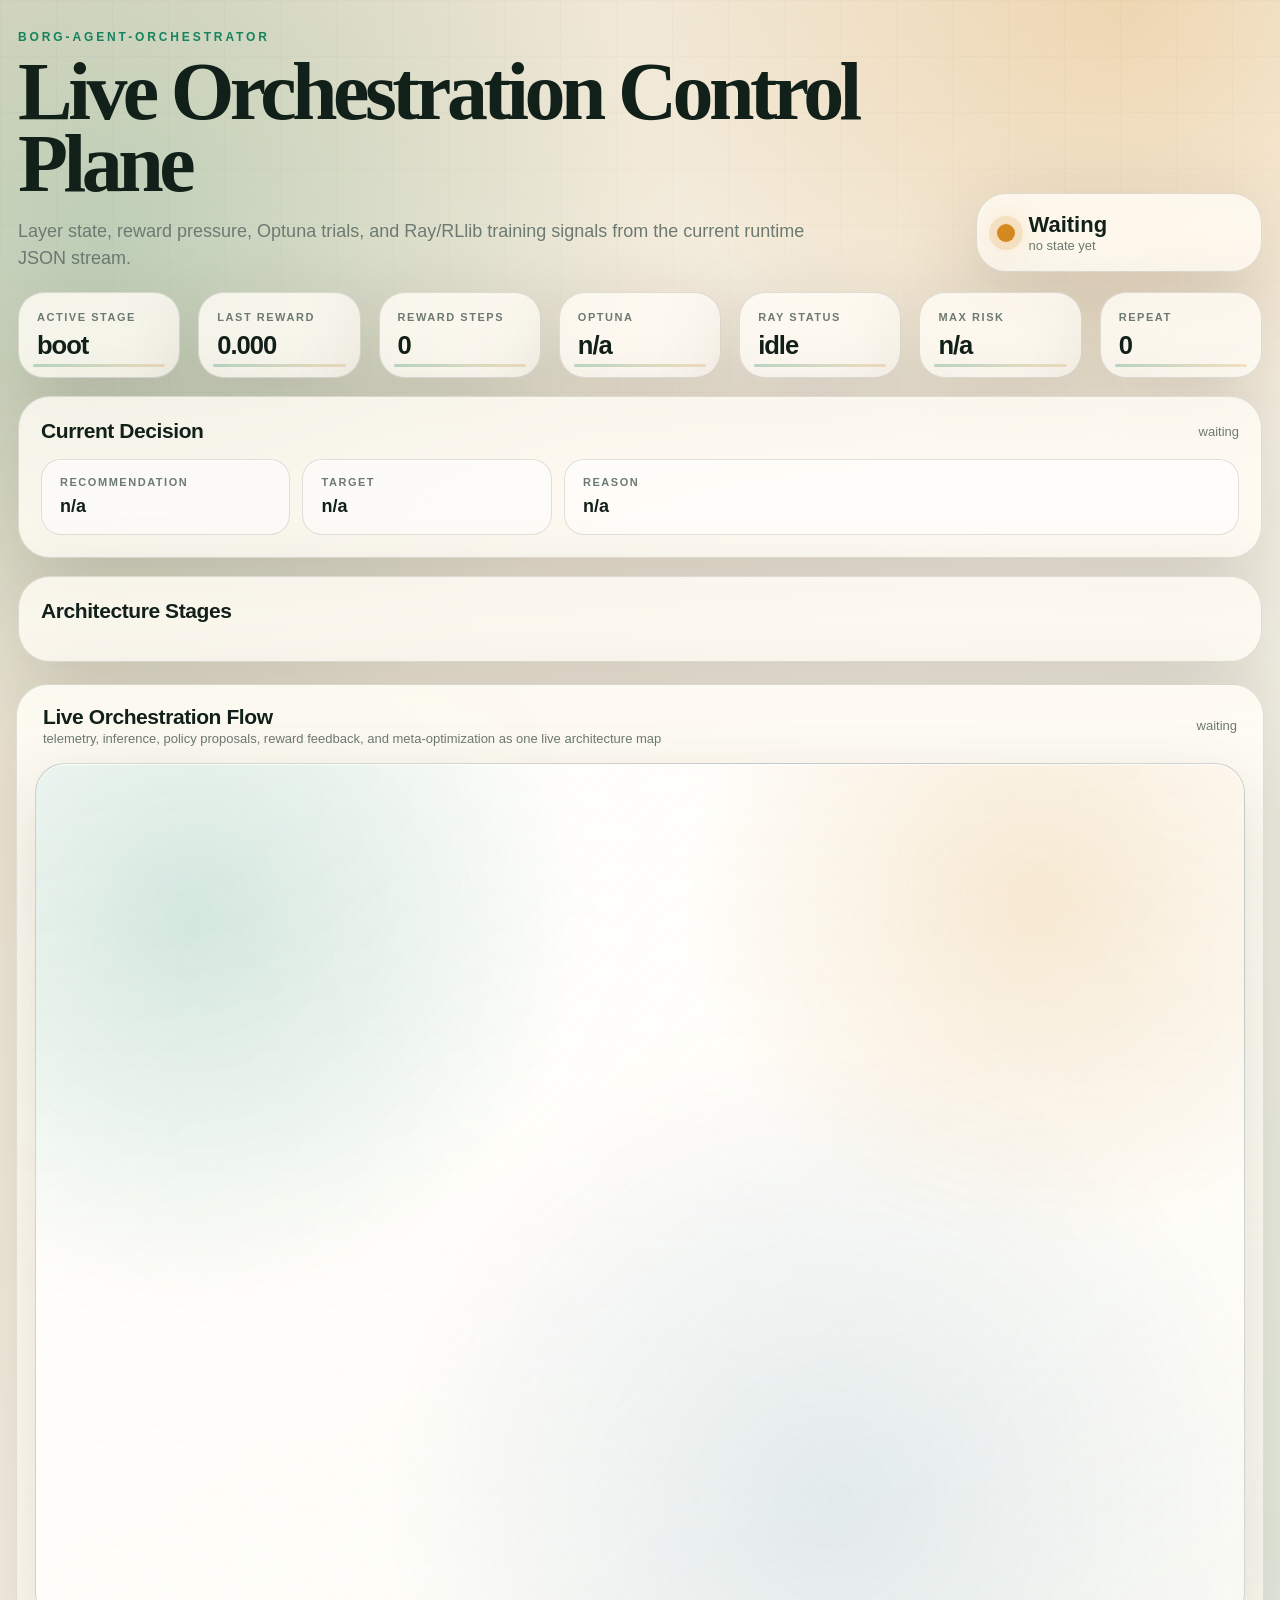
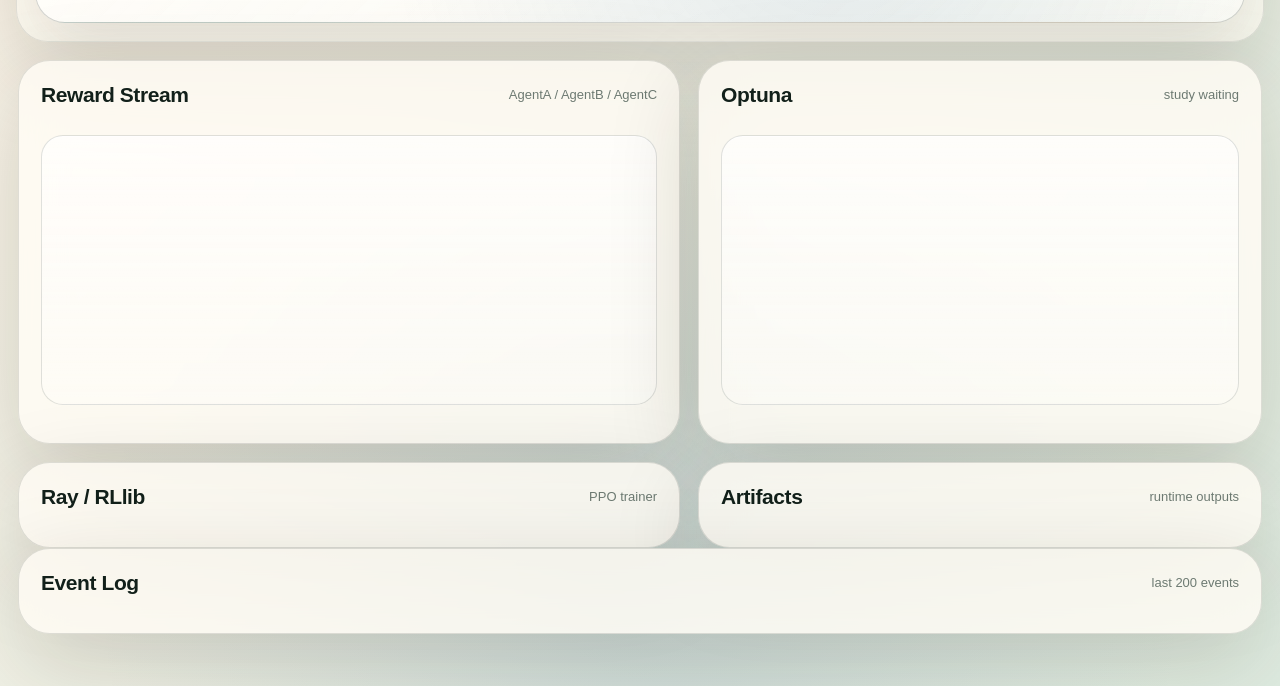
==== orchestrator_stack/dashboard/index.html @ 62a009ea "Show performed actions in dashboard flow" ====
<!doctype html>
<html lang="en">
<head>
  <meta charset="utf-8" />
  <meta name="viewport" content="width=device-width, initial-scale=1" />
  <title>Borg Orchestrator Live</title>
  <link rel="stylesheet" href="styles.css?v=202605052045" />
</head>
<body>
  <main class="shell">
    <section class="hero">
      <div>
        <p class="eyebrow">Borg-Agent-Orchestrator</p>
        <h1>Live Orchestration Control Plane</h1>
        <p class="subtitle">Layer state, reward pressure, Optuna trials, and Ray/RLlib training signals from the current runtime JSON stream.</p>
      </div>
      <div class="status-card">
        <span id="statusDot" class="dot"></span>
        <div>
          <div id="statusText" class="status-text">waiting</div>
          <div id="updatedAt" class="muted">no state yet</div>
        </div>
      </div>
    </section>

    <section class="grid metrics">
      <article><span>Active Stage</span><strong id="activeStage">boot</strong></article>
      <article><span>Last Reward</span><strong id="lastReward">0.000</strong></article>
      <article><span>Reward Steps</span><strong id="rewardSteps">0</strong></article>
      <article><span>Optuna</span><strong id="optunaBest">n/a</strong></article>
      <article><span>Ray Status</span><strong id="rayStatus">idle</strong></article>
      <article><span>Max Risk</span><strong id="maxRisk">n/a</strong></article>
      <article><span>Repeat</span><strong id="repeatCount">0</strong></article>
    </section>

    <section class="panel decision-panel">
      <div class="panel-head">
        <h2>Current Decision</h2>
        <span id="decisionTime" class="muted">waiting</span>
      </div>
      <div class="decision-grid">
        <div><span>Recommendation</span><strong id="decisionAction">n/a</strong></div>
        <div><span>Target</span><strong id="decisionTarget">n/a</strong></div>
        <div><span>Reason</span><strong id="decisionReason">n/a</strong></div>
      </div>
    </section>

    <section class="panel stage-panel">
      <div class="panel-head">
        <h2>Architecture Stages</h2>
        <span id="archPath" class="muted"></span>
      </div>
      <div id="stages" class="stages"></div>
    </section>

    <section class="panel flow-panel">
      <div class="panel-head">
        <div>
          <h2>Live Orchestration Flow</h2>
          <span class="muted">telemetry, inference, policy proposals, reward feedback, and meta-optimization as one live architecture map</span>
        </div>
        <span id="flowClock" class="muted">waiting</span>
      </div>
      <div class="flow-shell">
        <div id="flowDiagram" class="flow-diagram"></div>
        <div id="flowEvents" class="diagram-event-rail"></div>
      </div>
    </section>

    <section class="grid two">
      <article class="panel">
        <div class="panel-head"><h2>Reward Stream</h2><span class="muted">AgentA / AgentB / AgentC</span></div>
        <div id="rewardStats" class="params"></div>
        <canvas id="rewardCanvas" width="900" height="320"></canvas>
        <div id="rewardLegend" class="legend"></div>
      </article>
      <article class="panel">
        <div class="panel-head"><h2>Optuna</h2><span id="optunaStudy" class="muted">study waiting</span></div>
        <div id="optunaParams" class="params"></div>
        <canvas id="optunaCanvas" width="900" height="320"></canvas>
      </article>
    </section>

    <section class="grid two">
      <article class="panel ray">
        <div class="panel-head"><h2>Ray / RLlib</h2><span class="muted">PPO trainer</span></div>
        <div id="rayBody" class="ray-body"></div>
      </article>
      <article class="panel">
        <div class="panel-head"><h2>Artifacts</h2><span class="muted">runtime outputs</span></div>
        <div id="artifacts" class="artifacts"></div>
      </article>
    </section>

    <section class="panel">
      <div class="panel-head"><h2>Event Log</h2><span class="muted">last 200 events</span></div>
      <div id="events" class="events"></div>
    </section>
  </main>
  <script>window.DASHBOARD_VERSION = "202605052045";</script>
  <script src="app.js?v=202605052045"></script>
</body>
</html>
---- orchestrator_stack/dashboard/styles.css ----
:root {
  --ink: #12201a;
  --ink-2: #26352e;
  --muted: #6d7a72;
  --paper: #f4ecdc;
  --surface: rgba(255, 252, 244, 0.82);
  --surface-strong: rgba(255, 252, 244, 0.94);
  --line: rgba(18, 32, 26, 0.13);
  --line-strong: rgba(18, 32, 26, 0.24);
  --green: #16835f;
  --amber: #d48a20;
  --red: #b44634;
  --blue: #2f6f9f;
  --violet: #745f9f;
  --shadow: 0 28px 90px rgba(38, 30, 12, 0.18);
  --soft-shadow: 0 16px 44px rgba(38, 30, 12, 0.12);
}
* { box-sizing: border-box; }
html { scroll-behavior: smooth; }
body {
  margin: 0;
  color: var(--ink);
  background:
    radial-gradient(circle at 8% 10%, rgba(22, 131, 95, 0.22), transparent 34rem),
    radial-gradient(circle at 88% 0%, rgba(212, 138, 32, 0.24), transparent 30rem),
    radial-gradient(circle at 50% 96%, rgba(47, 111, 159, 0.14), transparent 34rem),
    linear-gradient(135deg, #eadfc9 0%, #faf4e8 44%, #dfece1 100%);
  font-family: Avenir Next, Gill Sans, Trebuchet MS, sans-serif;
  min-height: 100vh;
}
body:before {
  content: "";
  position: fixed;
  inset: 0;
  pointer-events: none;
  opacity: .18;
  background-image:
    linear-gradient(rgba(18,32,26,.10) 1px, transparent 1px),
    linear-gradient(90deg, rgba(18,32,26,.10) 1px, transparent 1px);
  background-size: 56px 56px;
  mask-image: linear-gradient(to bottom, black, transparent 78%);
}
.shell { width: min(1560px, calc(100vw - 36px)); margin: 0 auto; padding: 30px 0 52px; position: relative; }
.hero { display: grid; grid-template-columns: minmax(0, 1fr) auto; gap: 24px; align-items: end; margin-bottom: 20px; }
.eyebrow { letter-spacing: .24em; text-transform: uppercase; color: var(--green); font-size: 12px; font-weight: 900; margin: 0 0 12px; }
h1 { font-family: Georgia, Times New Roman, serif; font-size: clamp(46px, 6.4vw, 98px); line-height: .88; letter-spacing: -.055em; max-width: 980px; margin: 0; }
.subtitle { max-width: 820px; color: var(--muted); font-size: 18px; line-height: 1.5; margin: 18px 0 0; }
.status-card, .panel, .metrics article {
  border: 1px solid var(--line);
  background: var(--surface);
  backdrop-filter: blur(22px) saturate(1.15);
  box-shadow: var(--shadow);
}
.status-card { min-width: 286px; border-radius: 30px; padding: 18px 20px; display: flex; align-items: center; gap: 14px; }
.dot { width: 18px; height: 18px; border-radius: 50%; background: var(--amber); box-shadow: 0 0 0 8px rgba(212, 138, 32, .16), 0 0 30px rgba(212, 138, 32, .5); }
.dot.complete { background: var(--green); box-shadow: 0 0 0 8px rgba(22, 131, 95, .16), 0 0 30px rgba(22, 131, 95, .5); }
.dot.failed { background: var(--red); box-shadow: 0 0 0 8px rgba(180, 70, 52, .16), 0 0 30px rgba(180, 70, 52, .5); }
.status-text { font-size: 22px; font-weight: 900; text-transform: capitalize; }
.muted { color: var(--muted); font-size: 13px; }
.grid { display: grid; gap: 18px; }
.metrics { grid-template-columns: repeat(7, minmax(0, 1fr)); margin-bottom: 18px; }
.metrics article { border-radius: 26px; padding: 18px; position: relative; overflow: hidden; }
.metrics article:after { content: ""; position: absolute; inset: auto 14px 10px 14px; height: 3px; border-radius: 999px; background: linear-gradient(90deg, var(--green), rgba(212,138,32,.75)); opacity: .28; }
.metrics span, .decision-grid span { display: block; color: var(--muted); font-size: 11px; text-transform: uppercase; letter-spacing: .14em; font-weight: 850; }
.metrics strong { display: block; margin-top: 9px; font-size: clamp(22px, 2vw, 32px); line-height: 1.06; letter-spacing: -.04em; overflow-wrap: anywhere; }
.decision-panel { margin-bottom: 18px; }
.decision-grid { display: grid; grid-template-columns: .85fr .85fr 2.3fr; gap: 12px; }
.decision-grid div { padding: 16px 18px; border-radius: 20px; background: rgba(255,255,255,.54); border: 1px solid var(--line); box-shadow: inset 0 1px 0 rgba(255,255,255,.75); }
.decision-grid span { margin-bottom: 7px; }
.decision-grid strong { font-size: 18px; line-height: 1.25; overflow-wrap: anywhere; }
.two { grid-template-columns: minmax(0, 1.08fr) minmax(0, .92fr); margin-top: 18px; }
.panel { border-radius: 32px; padding: 22px; overflow: hidden; }
.panel-head { display: flex; justify-content: space-between; align-items: center; gap: 16px; margin-bottom: 16px; }
h2 { margin: 0; font-size: 21px; letter-spacing: -.02em; }
.stages { display: grid; grid-template-columns: repeat(6, minmax(0, 1fr)); gap: 12px; }
.stage { min-height: 118px; padding: 16px; border-radius: 22px; background: rgba(255,255,255,.56); border: 1px solid var(--line); position: relative; overflow: hidden; box-shadow: var(--soft-shadow); }
.stage:before { content: ""; position: absolute; inset: auto 0 0 0; height: 5px; background: var(--amber); transform-origin: left; transform: scaleX(var(--progress, .02)); }
.stage.complete:before { background: var(--green); }
.stage.failed:before { background: var(--red); }
.stage h3 { margin: 0 0 8px; font-size: 15px; }
.stage p { margin: 0; color: var(--muted); font-size: 13px; line-height: 1.35; }
.flow-panel {
  margin-top: 22px;
  margin-left: calc((100% - 100vw) / 2 + 16px);
  margin-right: calc((100% - 100vw) / 2 + 16px);
  padding: 18px;
  background:
    linear-gradient(180deg, rgba(255,252,244,.92), rgba(255,252,244,.70)),
    radial-gradient(circle at 18% 20%, rgba(22,131,95,.18), transparent 24rem);
}
.flow-panel .panel-head { padding: 2px 8px 0; }
.flow-shell {
  height: clamp(860px, 92vh, 1120px);
  border-radius: 30px;
  background:
    radial-gradient(circle at 13% 18%, rgba(22,131,95,.18), transparent 24rem),
    radial-gradient(circle at 83% 16%, rgba(212,138,32,.18), transparent 22rem),
    radial-gradient(circle at 66% 86%, rgba(47,111,159,.13), transparent 28rem),
    linear-gradient(135deg, rgba(255,255,255,.76), rgba(255,255,255,.34));
  border: 1px solid rgba(18,32,26,.18);
  overflow: hidden;
  position: relative;
  box-shadow: inset 0 1px 0 rgba(255,255,255,.82), 0 24px 70px rgba(38,30,12,.13);
  display: grid;
  grid-template-rows: minmax(0, 1fr) auto;
}
.flow-diagram { position: relative; width: 100%; height: 100%; min-height: 0; padding: 64px 26px 132px; }
.diagram-grid { position: absolute; inset: 0; z-index: 0; background-image: linear-gradient(rgba(18,32,26,.045) 1px, transparent 1px), linear-gradient(90deg, rgba(18,32,26,.045) 1px, transparent 1px); background-size: 44px 44px; mask-image: radial-gradient(circle at center, black 24%, transparent 88%); }
.diagram-arrows { position: absolute; inset: 0; width: 100%; height: 100%; z-index: 1; overflow: visible; pointer-events: none; opacity: .72; }
.diagram-arrows marker path { fill: rgba(18,32,26,.50); }
.arrow { fill: none; stroke: rgba(18,32,26,.42); stroke-width: 2.5; marker-end: url(#arrowHead); stroke-linecap: round; }
.arrow.telemetry, .arrow.inference, .arrow.observation, .arrow.proposal { stroke-dasharray: 8 9; animation: dashMove 2.8s linear infinite; }
.arrow.telemetry { stroke: rgba(18,32,26,.48); }
.arrow.inference { stroke: rgba(47,111,159,.50); }
.arrow.observation { stroke: rgba(18,32,26,.30); stroke-width: 2.1; }
.arrow.proposal { stroke-width: 3.2; }
.arrow.agent-a { stroke: rgba(180,70,52,.56); }
.arrow.agent-b { stroke: rgba(22,131,95,.58); }
.arrow.agent-c { stroke: rgba(47,111,159,.58); }
.arrow.control { stroke: rgba(180,70,52,.50); stroke-dasharray: 2 10; animation: dashMove 3.2s linear infinite; }
.arrow.reward { stroke: rgba(18,32,26,.58); stroke-width: 3.2; stroke-dasharray: 7 7; animation: dashMove 3s linear infinite; }
.arrow.feedback { stroke: rgba(22,131,95,.58); stroke-dasharray: 4 10; animation: dashMove 3.4s linear infinite reverse; }
.arrow.meta { stroke: rgba(212,138,32,.70); stroke-dasharray: 12 8; animation: dashMove 3s linear infinite; }
.arrow.policy { stroke-dasharray: 14 8; animation: dashMove 3.6s linear infinite reverse; stroke-width: 3; opacity: .86; }
.packet { z-index: 2; fill: var(--green); filter: drop-shadow(0 0 10px rgba(22,131,95,.8)); opacity: .84; }
.packet-2 { fill: var(--red); }
.packet-3 { fill: var(--green); }
.packet-4, .packet-5, .packet-6 { fill: var(--amber); }
.diagram-lanes {
  position: relative;
  z-index: 3;
  height: 100%;
  display: grid;
  grid-template-columns: minmax(138px, .98fr) minmax(130px, .86fr) minmax(150px, 1.02fr) minmax(150px, 1.04fr) minmax(130px, .82fr) minmax(150px, 1.02fr);
  gap: clamp(10px, 1vw, 18px);
  align-items: stretch;
}
.diagram-lane {
  min-width: 0;
  display: flex;
  flex-direction: column;
  justify-content: center;
  gap: clamp(8px, .9vh, 12px);
  padding: 10px;
  border-radius: 24px;
  background: linear-gradient(180deg, rgba(255,252,244,.28), rgba(255,252,244,.08));
  border: 1px solid rgba(18,32,26,.075);
  box-shadow: inset 0 1px 0 rgba(255,255,255,.36);
}
.diagram-lane header {
  min-height: 36px;
  padding: 0 4px;
  color: var(--muted);
  text-transform: uppercase;
  letter-spacing: .13em;
  font-weight: 900;
}
.diagram-lane header strong { display: block; font-size: 11px; }
.diagram-lane header span { display: block; margin-top: 3px; font-size: 9px; letter-spacing: .10em; opacity: .82; }
.lane-source { justify-content: space-around; }
.lane-twin, .lane-referee { justify-content: center; }
.lane-brain, .lane-feedback { justify-content: space-evenly; }
.lane-marl { justify-content: space-between; }
.diagram-node {
  position: relative;
  z-index: 3;
  width: 100%;
  min-height: 0;
  padding: 11px 12px;
  border-radius: 20px;
  background: linear-gradient(180deg, rgba(255,255,255,.88), rgba(255,255,255,.64));
  border: 1px solid rgba(18,32,26,.18);
  box-shadow: 0 20px 54px rgba(38,30,12,.15), inset 0 1px 0 rgba(255,255,255,.86);
  transform: none;
  backdrop-filter: blur(18px) saturate(1.2);
  overflow: hidden;
}
.diagram-node:after {
  content: "";
  position: absolute;
  inset: -1px;
  border-radius: inherit;
  pointer-events: none;
  box-shadow: inset 0 0 0 999px rgba(255,255,255,.04);
}
.diagram-node:before { content: ""; position: absolute; inset: 10px auto 10px 0; width: 5px; border-radius: 999px; background: var(--muted); opacity: .8; }
.diagram-node.active { animation: nodePulse 1.45s ease-in-out infinite; border-width: 2px; }
.diagram-node.cluster:before { background: var(--green); }
.diagram-node.exercise:before, .diagram-node.optuna:before, .diagram-node.policy:before { background: var(--amber); }
.diagram-node.simulator:before, .diagram-node.brain:before, .diagram-node.referee:before, .diagram-node.observation:before { background: var(--blue); }
.diagram-node.AgentA:before { background: var(--red); }
.diagram-node.AgentB:before { background: var(--green); }
.diagram-node.AgentC:before { background: var(--blue); }
.diagram-node.scoreboard:before { background: var(--ink); }
.diagram-node.cluster { border-color: rgba(22,131,95,.34); }
.diagram-node.exercise, .diagram-node.optuna, .diagram-node.policy { border-color: rgba(212,138,32,.38); }
.diagram-node.simulator, .diagram-node.brain, .diagram-node.referee, .diagram-node.observation { border-color: rgba(47,111,159,.34); }
.diagram-node.AgentA { border-color: rgba(180,70,52,.50); }
.diagram-node.AgentB { border-color: rgba(22,131,95,.48); }
.diagram-node.AgentC { border-color: rgba(47,111,159,.48); }
.diagram-node.scoreboard { border-color: rgba(18,32,26,.32); }
.node-kicker { color: var(--muted); font-size: 9px; letter-spacing: .13em; text-transform: uppercase; margin-bottom: 7px; font-weight: 900; overflow: hidden; text-overflow: ellipsis; white-space: nowrap; }
.diagram-node strong { display: block; font-size: clamp(14px, .98vw, 18px); line-height: 1.05; margin-bottom: 6px; letter-spacing: -.025em; overflow-wrap: anywhere; }
.diagram-node span { display: block; font-size: clamp(17px, 1.16vw, 23px); font-weight: 950; line-height: 1.03; letter-spacing: -.045em; overflow-wrap: anywhere; }
.diagram-node p { margin: 7px 0 0; color: var(--muted); font-size: 11px; line-height: 1.28; overflow-wrap: anywhere; display: -webkit-box; -webkit-line-clamp: 2; -webkit-box-orient: vertical; overflow: hidden; }
.lane-marl .diagram-node { padding-top: 10px; padding-bottom: 10px; }
.lane-marl .diagram-node span { font-size: clamp(16px, 1vw, 20px); }
.diagram-legend { position: absolute; z-index: 5; left: 22px; right: 22px; top: 18px; display: flex; gap: 10px; flex-wrap: wrap; pointer-events: none; }
.diagram-legend span { display: inline-flex; align-items: center; gap: 7px; padding: 7px 10px; border-radius: 999px; color: var(--muted); font-size: 11px; font-weight: 900; letter-spacing: .12em; text-transform: uppercase; background: rgba(255,252,244,.70); border: 1px solid var(--line); backdrop-filter: blur(10px); }
.diagram-legend b { width: 18px; height: 3px; border-radius: 999px; display: inline-block; background: var(--muted); }
.legend-telemetry { background: rgba(18,32,26,.55) !important; }
.legend-inference { background: var(--blue) !important; }
.legend-policy { background: var(--amber) !important; }
.legend-reward { background: var(--green) !important; }
.diagram-action-trace {
  position: absolute;
  z-index: 7;
  left: 50%;
  bottom: 18px;
  width: min(980px, calc(100% - 64px));
  transform: translateX(-50%);
  display: grid;
  grid-template-columns: minmax(170px, .8fr) minmax(260px, 1fr) minmax(190px, .9fr);
  gap: 10px;
  align-items: stretch;
  padding: 11px;
  border-radius: 24px;
  background:
    linear-gradient(180deg, rgba(255,252,244,.94), rgba(255,252,244,.78)),
    radial-gradient(circle at 12% 20%, rgba(22,131,95,.12), transparent 18rem);
  border: 1px solid rgba(18,32,26,.18);
  box-shadow: 0 22px 58px rgba(38,30,12,.16), inset 0 1px 0 rgba(255,255,255,.82);
  backdrop-filter: blur(18px) saturate(1.16);
}
.diagram-action-trace:before {
  content: "";
  position: absolute;
  inset: 10px auto 10px 0;
  width: 5px;
  border-radius: 999px;
  background: var(--muted);
}
.diagram-action-trace.movement:before, .diagram-action-trace.safety:before { background: var(--red); }
.diagram-action-trace.efficiency:before { background: var(--green); }
.diagram-action-trace.admission:before { background: var(--blue); }
.action-main, .action-route, .action-meta { min-width: 0; border-radius: 18px; background: rgba(255,255,255,.48); border: 1px solid rgba(18,32,26,.08); padding: 10px 12px; }
.action-kicker { display: block; color: var(--muted); font-size: 9px; letter-spacing: .15em; text-transform: uppercase; font-weight: 950; margin-bottom: 4px; }
.action-main strong { display: block; font-size: 20px; line-height: 1.05; letter-spacing: -.03em; overflow-wrap: anywhere; }
.action-main p { margin: 5px 0 0; color: var(--muted); font-size: 12px; line-height: 1.25; }
.action-route { display: grid; grid-template-columns: 1fr auto 1fr; gap: 8px; align-items: center; text-align: center; }
.action-route span { color: var(--muted); font-size: 11px; line-height: 1.2; overflow-wrap: anywhere; }
.action-route b { position: relative; padding: 8px 12px; border-radius: 999px; color: var(--ink); font-size: 12px; text-transform: uppercase; letter-spacing: .08em; background: rgba(212,138,32,.18); border: 1px solid rgba(212,138,32,.30); white-space: nowrap; }
.action-route b:before, .action-route b:after { content: ""; position: absolute; top: 50%; width: 18px; height: 2px; background: rgba(18,32,26,.28); }
.action-route b:before { right: 100%; }
.action-route b:after { left: 100%; }
.action-meta { display: grid; gap: 6px; }
.action-meta span { color: var(--muted); font-size: 11px; line-height: 1.2; overflow-wrap: anywhere; }
.action-meta b { display: block; color: var(--ink); text-transform: uppercase; letter-spacing: .12em; font-size: 9px; margin-bottom: 2px; }
.proposal-strip {
  grid-column: 1 / -1;
  display: flex;
  gap: 8px;
  flex-wrap: wrap;
}
.proposal-chip {
  display: inline-flex;
  align-items: center;
  gap: 6px;
  min-width: 0;
  padding: 7px 10px;
  border-radius: 999px;
  color: var(--muted);
  background: rgba(255,255,255,.54);
  border: 1px solid rgba(18,32,26,.10);
  font-size: 11px;
}
.proposal-chip b { color: var(--ink); }
.proposal-chip em { font-style: normal; color: var(--muted); font-size: 10px; }
.proposal-chip.selected { color: var(--ink); border-color: rgba(18,32,26,.30); box-shadow: 0 0 0 3px rgba(22,131,95,.10); }
.proposal-chip.AgentA.selected { border-color: rgba(180,70,52,.40); box-shadow: 0 0 0 3px rgba(180,70,52,.12); }
.proposal-chip.AgentB.selected { border-color: rgba(22,131,95,.42); box-shadow: 0 0 0 3px rgba(22,131,95,.12); }
.proposal-chip.AgentC.selected { border-color: rgba(47,111,159,.42); box-shadow: 0 0 0 3px rgba(47,111,159,.12); }
.diagram-event-rail { z-index: 6; display: grid; grid-template-columns: repeat(5, minmax(0, 1fr)); gap: 10px; padding: 0 22px 20px; pointer-events: none; }
.diagram-event { min-height: 74px; padding: 9px 11px; border-radius: 18px; background: rgba(255,252,244,.88); border: 1px solid var(--line); box-shadow: 0 18px 42px rgba(38,30,12,.14); animation: eventRailIn .5s ease both; animation-delay: var(--delay, 0ms); backdrop-filter: blur(14px); position: relative; overflow: hidden; }
.diagram-event:before { content: ""; position: absolute; inset: 0 auto 0 0; width: 5px; background: var(--muted); }
.diagram-event.cluster:before { background: var(--green); }
.diagram-event.agent:before { background: var(--blue); }
.diagram-event.reward:before { background: var(--ink); }
.diagram-event.optuna:before, .diagram-event.ray:before { background: var(--amber); }
.diagram-event.stage:before { background: var(--red); }
.diagram-event span { display: block; color: var(--muted); font-size: 10px; text-transform: uppercase; letter-spacing: .12em; margin-bottom: 4px; font-weight: 900; }
.diagram-event strong { display: block; font-size: 14px; margin-bottom: 4px; white-space: nowrap; overflow: hidden; text-overflow: ellipsis; }
.diagram-event p { margin: 0; color: var(--muted); font-size: 11px; line-height: 1.28; display: -webkit-box; -webkit-line-clamp: 2; -webkit-box-orient: vertical; overflow: hidden; }
canvas { width: 100%; height: 270px; border-radius: 22px; background: linear-gradient(180deg, rgba(255,255,255,.66), rgba(255,255,255,.26)); border: 1px solid var(--line); box-shadow: inset 0 1px 0 rgba(255,255,255,.7); }
.legend { display: flex; gap: 14px; flex-wrap: wrap; margin-top: 12px; color: var(--muted); font-size: 13px; }
.params { display: grid; grid-template-columns: repeat(3, minmax(0, 1fr)); gap: 8px; margin-bottom: 12px; }
.params div, .ray-body div, .artifacts a { padding: 11px 12px; border-radius: 15px; background: rgba(255,255,255,.58); border: 1px solid var(--line); box-shadow: inset 0 1px 0 rgba(255,255,255,.65); }
.ray-body { display: grid; gap: 10px; }
.artifacts { display: grid; gap: 10px; max-height: 270px; overflow: auto; }
.artifacts a { color: var(--ink); text-decoration: none; display: block; }
.events { max-height: 400px; overflow: auto; display: grid; gap: 8px; font-family: Menlo, Consolas, monospace; font-size: 12px; }
.event { padding: 10px 12px; border-radius: 14px; background: rgba(18,32,26,.055); border: 1px solid var(--line); }
.event b { color: var(--green); }
@keyframes dashMove { to { stroke-dashoffset: -34; } }
@keyframes nodePulse { 0%, 100% { box-shadow: 0 20px 54px rgba(38,30,12,.15), inset 0 1px 0 rgba(255,255,255,.86); transform: scale(1); } 50% { box-shadow: 0 24px 70px rgba(22,131,95,.27), inset 0 1px 0 rgba(255,255,255,.9); transform: scale(1.018); } }
@keyframes eventRailIn { from { opacity: 0; transform: translateY(10px) scale(.98); } to { opacity: 1; transform: translateY(0) scale(1); } }
@media (max-width: 1180px) { .metrics { grid-template-columns: repeat(4, minmax(0, 1fr)); } .stages { grid-template-columns: repeat(3, minmax(0, 1fr)); } .diagram-event-rail { grid-template-columns: repeat(3, minmax(0, 1fr)); } .diagram-event:nth-child(n+4) { display: none; } }
@media (max-width: 760px) {
  .shell { width: min(100vw - 24px, 720px); padding-top: 22px; }
  .hero { grid-template-columns: 1fr; align-items: stretch; }
  .status-card { min-width: 0; }
  .metrics, .two, .stages, .decision-grid { grid-template-columns: 1fr; }
  .flow-panel { margin-left: 0; margin-right: 0; padding: 14px; }
  .flow-shell { height: 760px; overflow: auto; }
  .flow-diagram { min-width: 1180px; min-height: 760px; }
  .diagram-lanes { grid-template-columns: 160px 150px 175px 180px 155px 175px; gap: 10px; }
  .diagram-action-trace { width: calc(100% - 48px); grid-template-columns: 1fr; }
  .proposal-strip { grid-column: auto; }
  .diagram-event-rail { grid-template-columns: 1fr; }
  .diagram-event:nth-child(n+2) { display: none; }
}
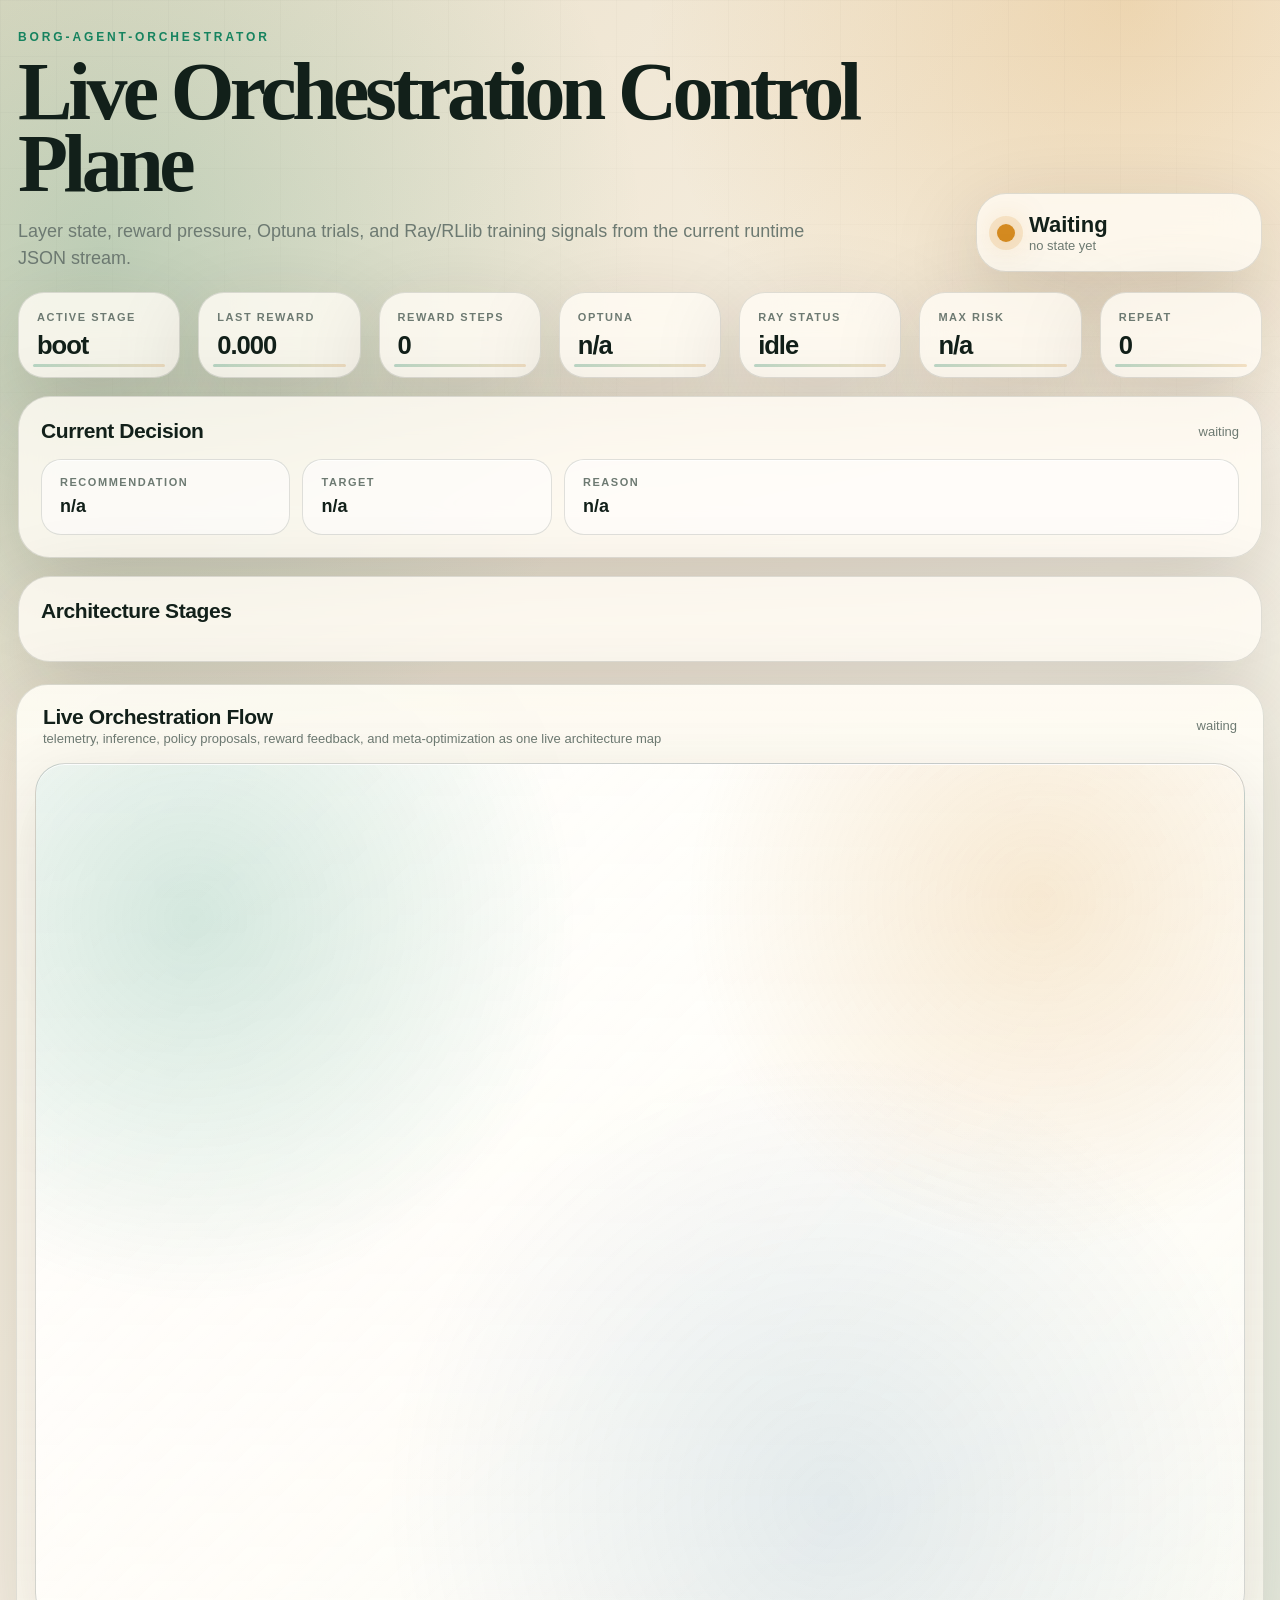
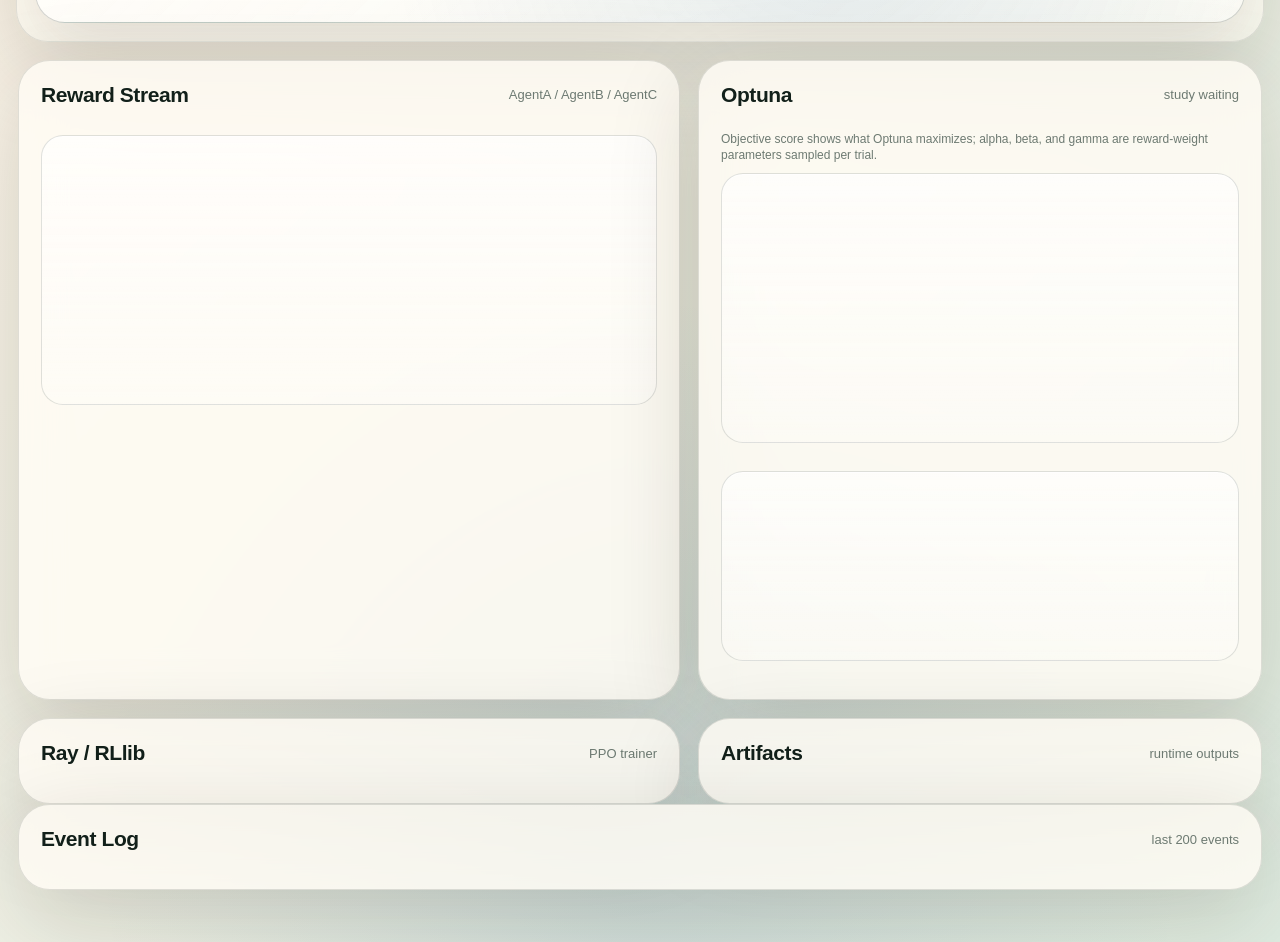
==== commit 6d5d0c30: "Show Optuna weights and Kubernetes stimuli" ====
--- a/orchestrator_stack/dashboard/index.html
+++ b/orchestrator_stack/dashboard/index.html
@@ -77,7 +77,11 @@
       <article class="panel">
         <div class="panel-head"><h2>Optuna</h2><span id="optunaStudy" class="muted">study waiting</span></div>
         <div id="optunaParams" class="params"></div>
+        <p class="chart-note">Objective score shows what Optuna maximizes; alpha, beta, and gamma are reward-weight parameters sampled per trial.</p>
         <canvas id="optunaCanvas" width="900" height="320"></canvas>
+        <div id="optunaObjectiveLegend" class="legend"></div>
+        <canvas id="optunaParamCanvas" class="small-canvas" width="900" height="220"></canvas>
+        <div id="optunaParamLegend" class="legend"></div>
       </article>
     </section>
 
--- a/orchestrator_stack/dashboard/styles.css
+++ b/orchestrator_stack/dashboard/styles.css
@@ -215,10 +215,9 @@
 .diagram-action-trace {
   position: absolute;
   z-index: 7;
-  left: 50%;
+  right: 24px;
   bottom: 18px;
-  width: min(980px, calc(100% - 64px));
-  transform: translateX(-50%);
+  width: min(920px, calc(62% - 34px));
   display: grid;
   grid-template-columns: minmax(170px, .8fr) minmax(260px, 1fr) minmax(190px, .9fr);
   gap: 10px;
@@ -232,6 +231,34 @@
   box-shadow: 0 22px 58px rgba(38,30,12,.16), inset 0 1px 0 rgba(255,255,255,.82);
   backdrop-filter: blur(18px) saturate(1.16);
 }
+.diagram-stimulus {
+  position: absolute;
+  z-index: 7;
+  left: 24px;
+  bottom: 18px;
+  width: min(410px, calc(38% - 24px));
+  padding: 12px 14px;
+  border-radius: 22px;
+  background:
+    linear-gradient(180deg, rgba(255,252,244,.94), rgba(255,252,244,.78)),
+    radial-gradient(circle at 16% 20%, rgba(212,138,32,.16), transparent 16rem);
+  border: 1px solid rgba(212,138,32,.34);
+  box-shadow: 0 22px 58px rgba(38,30,12,.15), inset 0 1px 0 rgba(255,255,255,.82);
+  backdrop-filter: blur(18px) saturate(1.16);
+}
+.diagram-stimulus:before {
+  content: "";
+  position: absolute;
+  inset: 10px auto 10px 0;
+  width: 5px;
+  border-radius: 999px;
+  background: var(--amber);
+}
+.diagram-stimulus strong { display: block; font-size: 18px; line-height: 1.05; letter-spacing: -.02em; }
+.diagram-stimulus p { margin: 5px 0 8px; color: var(--muted); font-size: 11px; line-height: 1.25; }
+.stimulus-grid { display: grid; grid-template-columns: repeat(2, minmax(0, 1fr)); gap: 6px; }
+.stimulus-grid span { min-width: 0; padding: 7px 8px; border-radius: 13px; background: rgba(255,255,255,.50); border: 1px solid rgba(18,32,26,.08); color: var(--muted); font-size: 10px; overflow-wrap: anywhere; }
+.stimulus-grid b { display: block; color: var(--ink); text-transform: uppercase; letter-spacing: .10em; font-size: 8px; margin-bottom: 2px; }
 .diagram-action-trace:before {
   content: "";
   position: absolute;
@@ -292,6 +319,8 @@
 .diagram-event strong { display: block; font-size: 14px; margin-bottom: 4px; white-space: nowrap; overflow: hidden; text-overflow: ellipsis; }
 .diagram-event p { margin: 0; color: var(--muted); font-size: 11px; line-height: 1.28; display: -webkit-box; -webkit-line-clamp: 2; -webkit-box-orient: vertical; overflow: hidden; }
 canvas { width: 100%; height: 270px; border-radius: 22px; background: linear-gradient(180deg, rgba(255,255,255,.66), rgba(255,255,255,.26)); border: 1px solid var(--line); box-shadow: inset 0 1px 0 rgba(255,255,255,.7); }
+.small-canvas { height: 190px; margin-top: 12px; }
+.chart-note { margin: -4px 0 10px; color: var(--muted); font-size: 12px; line-height: 1.35; }
 .legend { display: flex; gap: 14px; flex-wrap: wrap; margin-top: 12px; color: var(--muted); font-size: 13px; }
 .params { display: grid; grid-template-columns: repeat(3, minmax(0, 1fr)); gap: 8px; margin-bottom: 12px; }
 .params div, .ray-body div, .artifacts a { padding: 11px 12px; border-radius: 15px; background: rgba(255,255,255,.58); border: 1px solid var(--line); box-shadow: inset 0 1px 0 rgba(255,255,255,.65); }
@@ -301,6 +330,7 @@
 .events { max-height: 400px; overflow: auto; display: grid; gap: 8px; font-family: Menlo, Consolas, monospace; font-size: 12px; }
 .event { padding: 10px 12px; border-radius: 14px; background: rgba(18,32,26,.055); border: 1px solid var(--line); }
 .event b { color: var(--green); }
+.event span { color: var(--muted); }
 @keyframes dashMove { to { stroke-dashoffset: -34; } }
 @keyframes nodePulse { 0%, 100% { box-shadow: 0 20px 54px rgba(38,30,12,.15), inset 0 1px 0 rgba(255,255,255,.86); transform: scale(1); } 50% { box-shadow: 0 24px 70px rgba(22,131,95,.27), inset 0 1px 0 rgba(255,255,255,.9); transform: scale(1.018); } }
 @keyframes eventRailIn { from { opacity: 0; transform: translateY(10px) scale(.98); } to { opacity: 1; transform: translateY(0) scale(1); } }
@@ -314,7 +344,8 @@
   .flow-shell { height: 760px; overflow: auto; }
   .flow-diagram { min-width: 1180px; min-height: 760px; }
   .diagram-lanes { grid-template-columns: 160px 150px 175px 180px 155px 175px; gap: 10px; }
-  .diagram-action-trace { width: calc(100% - 48px); grid-template-columns: 1fr; }
+  .diagram-action-trace { width: calc(100% - 48px); right: 24px; grid-template-columns: 1fr; }
+  .diagram-stimulus { width: calc(100% - 48px); left: 24px; bottom: 220px; }
   .proposal-strip { grid-column: auto; }
   .diagram-event-rail { grid-template-columns: 1fr; }
   .diagram-event:nth-child(n+2) { display: none; }
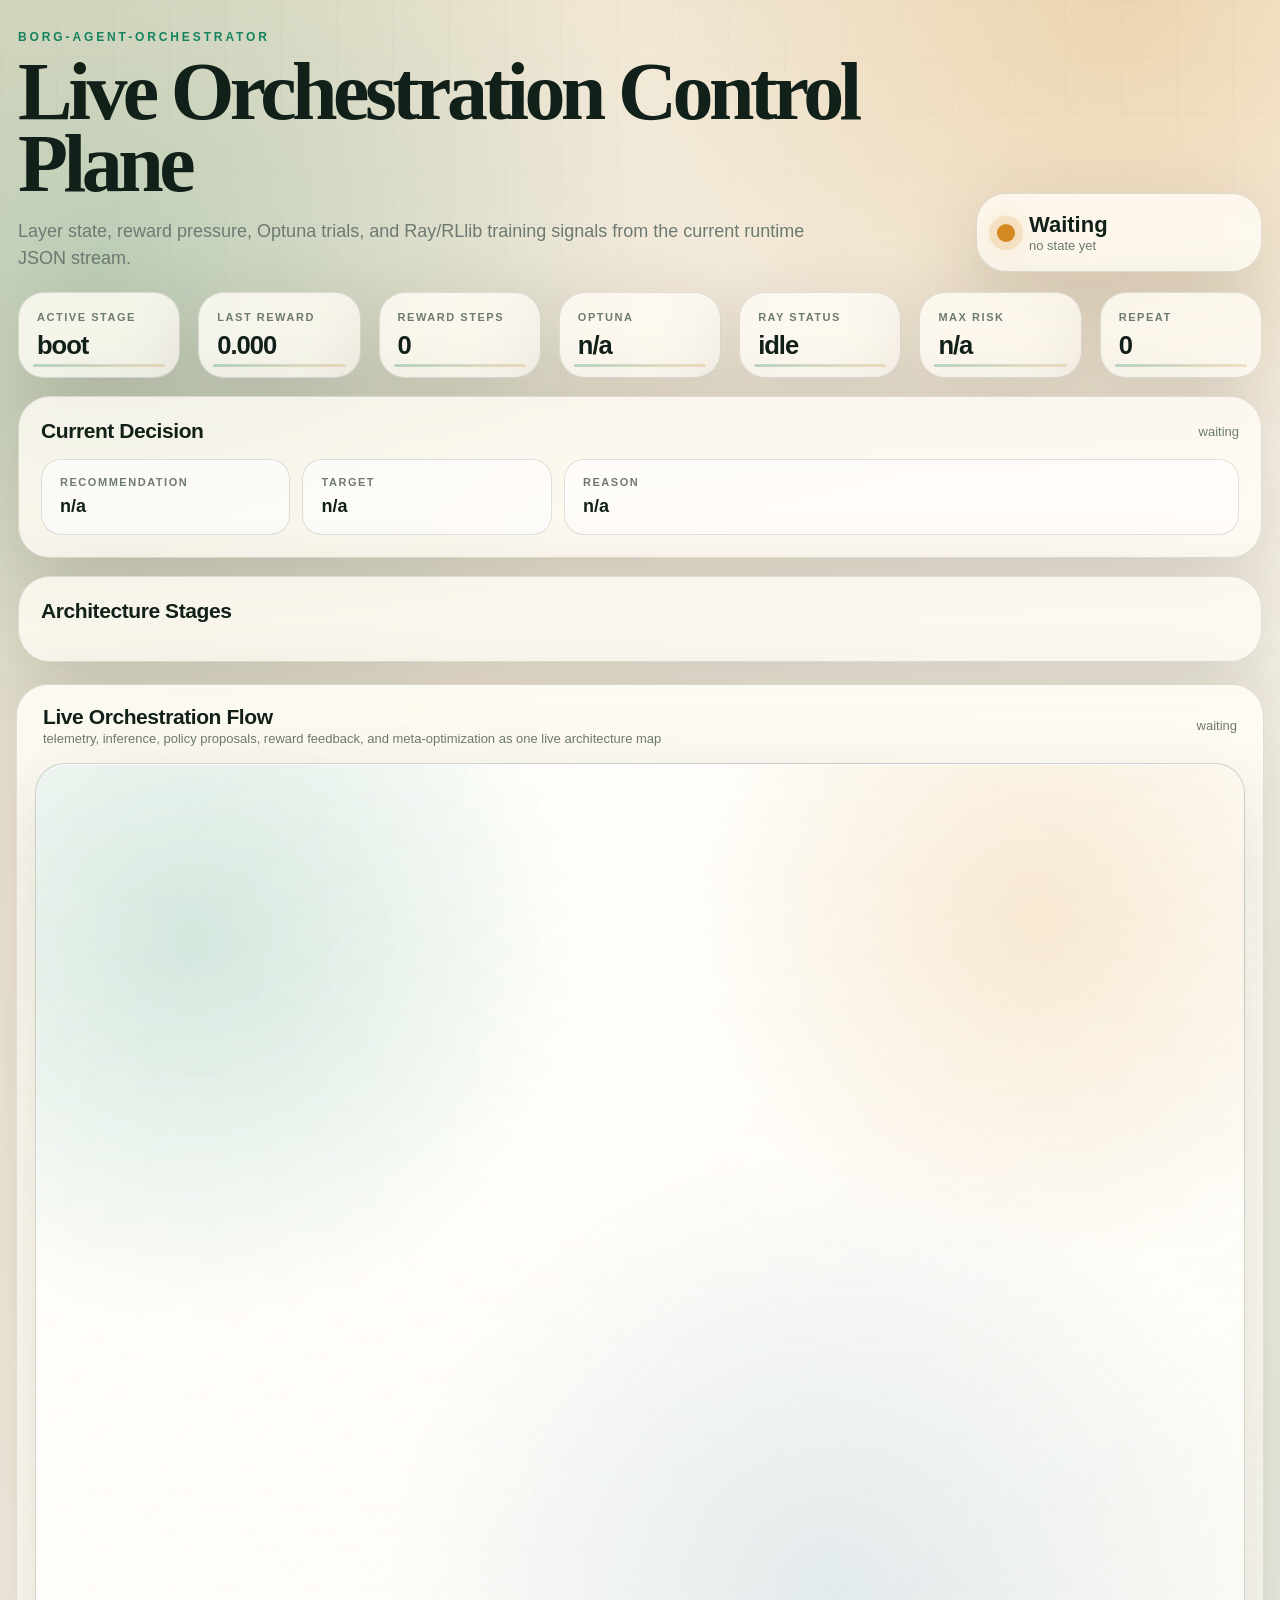
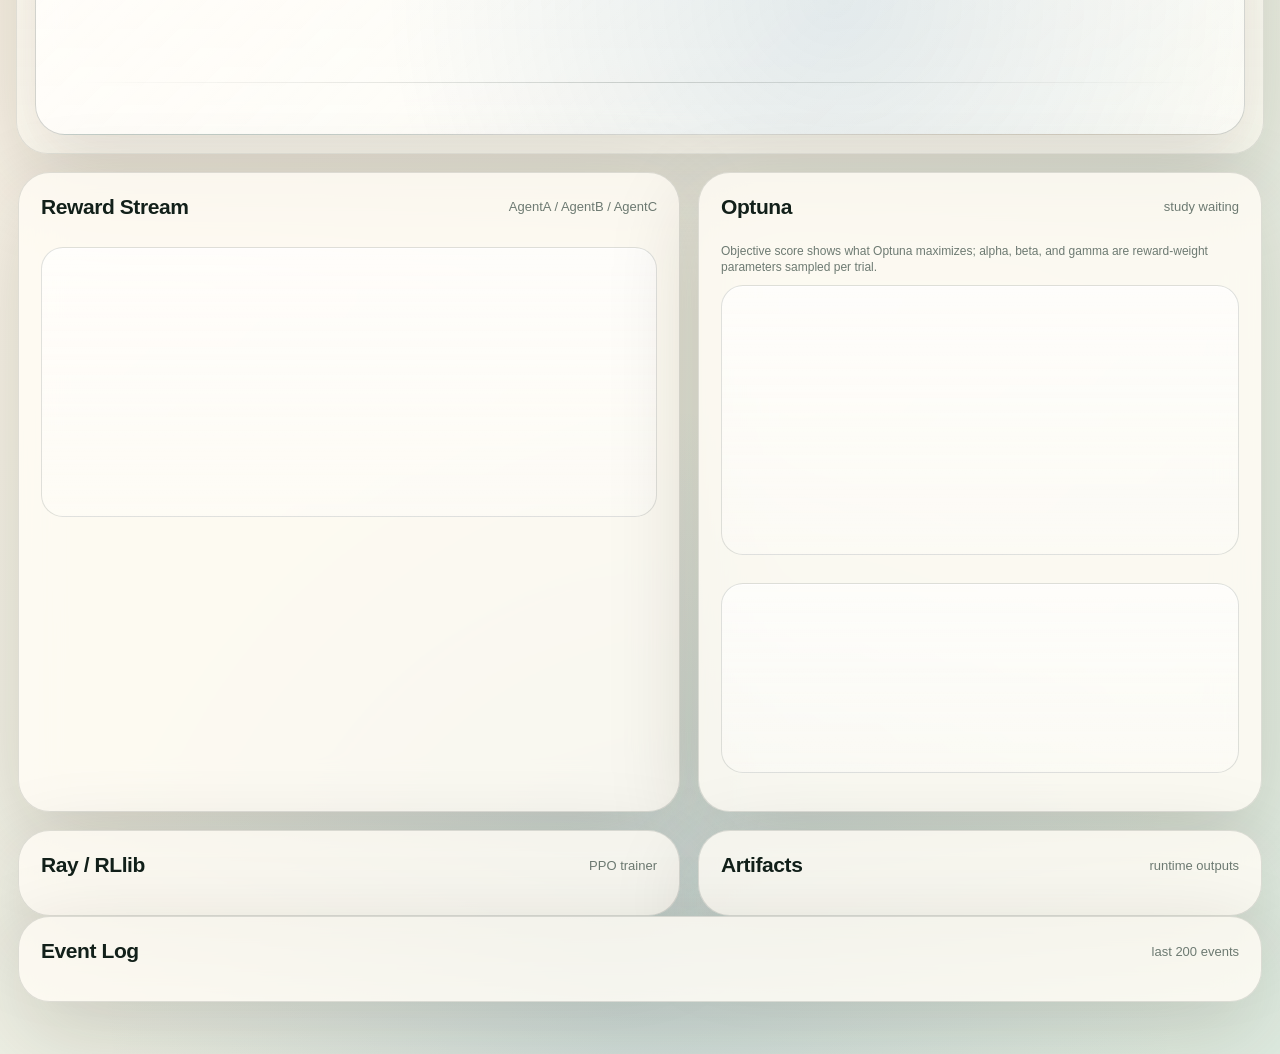
==== commit 6c3bf198: "Separate flow operations from architecture map" ====
--- a/orchestrator_stack/dashboard/index.html
+++ b/orchestrator_stack/dashboard/index.html
@@ -63,6 +63,7 @@
       </div>
       <div class="flow-shell">
         <div id="flowDiagram" class="flow-diagram"></div>
+        <div id="flowOperations" class="flow-operations"></div>
         <div id="flowEvents" class="diagram-event-rail"></div>
       </div>
     </section>
--- a/orchestrator_stack/dashboard/styles.css
+++ b/orchestrator_stack/dashboard/styles.css
@@ -90,7 +90,7 @@
 }
 .flow-panel .panel-head { padding: 2px 8px 0; }
 .flow-shell {
-  height: clamp(860px, 92vh, 1120px);
+  min-height: clamp(960px, 108vh, 1260px);
   border-radius: 30px;
   background:
     radial-gradient(circle at 13% 18%, rgba(22,131,95,.18), transparent 24rem),
@@ -102,9 +102,9 @@
   position: relative;
   box-shadow: inset 0 1px 0 rgba(255,255,255,.82), 0 24px 70px rgba(38,30,12,.13);
   display: grid;
-  grid-template-rows: minmax(0, 1fr) auto;
-}
-.flow-diagram { position: relative; width: 100%; height: 100%; min-height: 0; padding: 64px 26px 132px; }
+  grid-template-rows: minmax(650px, 1fr) auto auto;
+}
+.flow-diagram { position: relative; width: 100%; height: 100%; min-height: 650px; padding: 64px 26px 34px; }
 .diagram-grid { position: absolute; inset: 0; z-index: 0; background-image: linear-gradient(rgba(18,32,26,.045) 1px, transparent 1px), linear-gradient(90deg, rgba(18,32,26,.045) 1px, transparent 1px); background-size: 44px 44px; mask-image: radial-gradient(circle at center, black 24%, transparent 88%); }
 .diagram-arrows { position: absolute; inset: 0; width: 100%; height: 100%; z-index: 1; overflow: visible; pointer-events: none; opacity: .72; }
 .diagram-arrows marker path { fill: rgba(18,32,26,.50); }
@@ -212,12 +212,29 @@
 .legend-inference { background: var(--blue) !important; }
 .legend-policy { background: var(--amber) !important; }
 .legend-reward { background: var(--green) !important; }
+.flow-operations {
+  position: relative;
+  z-index: 7;
+  display: grid;
+  grid-template-columns: minmax(280px, .72fr) minmax(620px, 1.45fr);
+  gap: 14px;
+  align-items: stretch;
+  padding: 0 22px 18px;
+}
+.flow-operations:before {
+  content: "";
+  position: absolute;
+  left: 38px;
+  right: 38px;
+  top: -14px;
+  height: 1px;
+  background: linear-gradient(90deg, transparent, rgba(18,32,26,.18), transparent);
+}
 .diagram-action-trace {
-  position: absolute;
+  position: relative;
   z-index: 7;
-  right: 24px;
-  bottom: 18px;
-  width: min(920px, calc(62% - 34px));
+  min-width: 0;
+  width: 100%;
   display: grid;
   grid-template-columns: minmax(170px, .8fr) minmax(260px, 1fr) minmax(190px, .9fr);
   gap: 10px;
@@ -232,11 +249,10 @@
   backdrop-filter: blur(18px) saturate(1.16);
 }
 .diagram-stimulus {
-  position: absolute;
+  position: relative;
   z-index: 7;
-  left: 24px;
-  bottom: 18px;
-  width: min(410px, calc(38% - 24px));
+  min-width: 0;
+  width: 100%;
   padding: 12px 14px;
   border-radius: 22px;
   background:
@@ -341,11 +357,11 @@
   .status-card { min-width: 0; }
   .metrics, .two, .stages, .decision-grid { grid-template-columns: 1fr; }
   .flow-panel { margin-left: 0; margin-right: 0; padding: 14px; }
-  .flow-shell { height: 760px; overflow: auto; }
+  .flow-shell { min-height: 760px; overflow: auto; grid-template-rows: auto auto auto; }
   .flow-diagram { min-width: 1180px; min-height: 760px; }
   .diagram-lanes { grid-template-columns: 160px 150px 175px 180px 155px 175px; gap: 10px; }
-  .diagram-action-trace { width: calc(100% - 48px); right: 24px; grid-template-columns: 1fr; }
-  .diagram-stimulus { width: calc(100% - 48px); left: 24px; bottom: 220px; }
+  .flow-operations { min-width: 1180px; grid-template-columns: 1fr 1.6fr; }
+  .diagram-action-trace { grid-template-columns: 1fr; }
   .proposal-strip { grid-column: auto; }
   .diagram-event-rail { grid-template-columns: 1fr; }
   .diagram-event:nth-child(n+2) { display: none; }
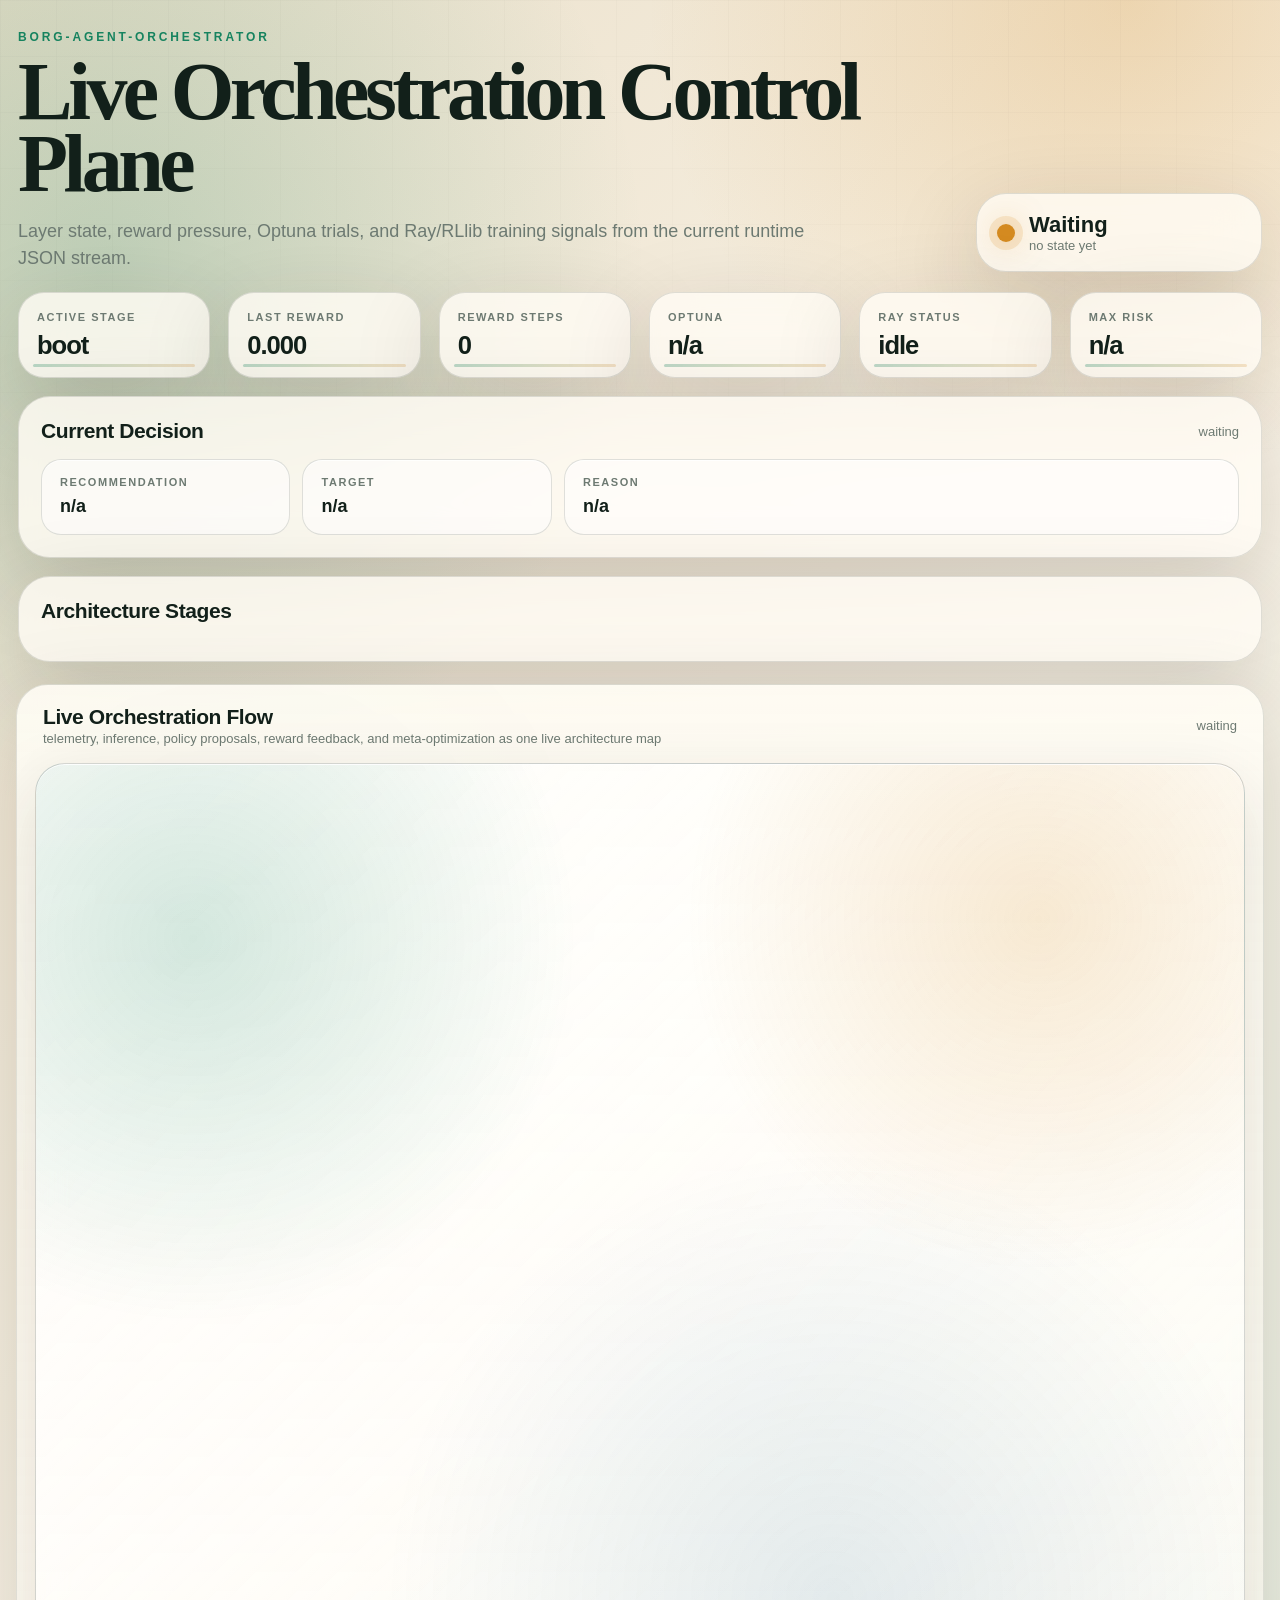
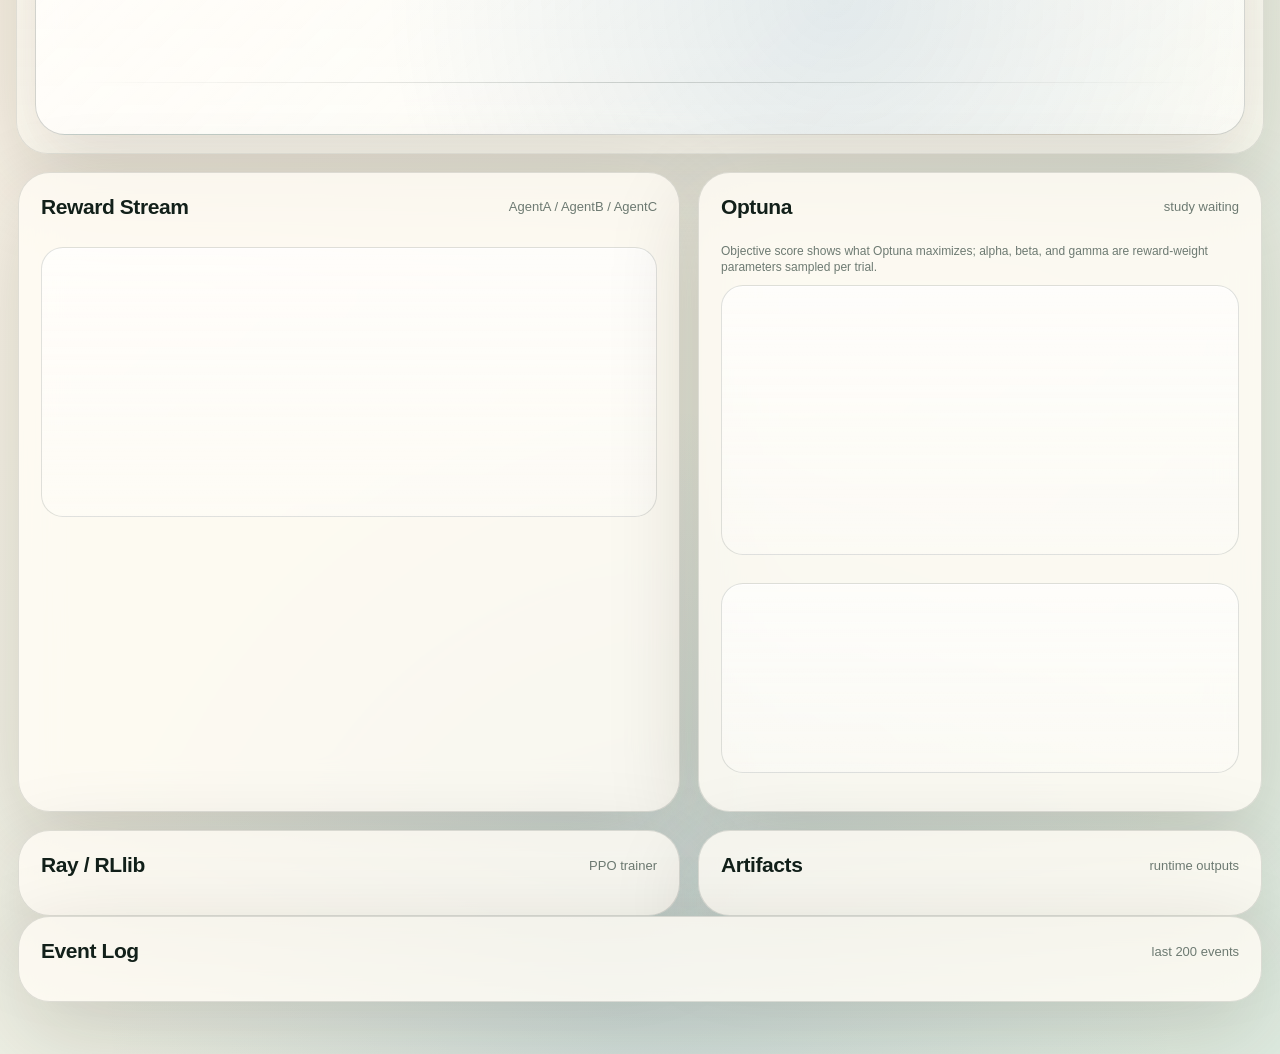
==== commit 0c1909d1: "Remove repeat metric from dashboard" ====
--- a/orchestrator_stack/dashboard/index.html
+++ b/orchestrator_stack/dashboard/index.html
@@ -30,7 +30,6 @@
       <article><span>Optuna</span><strong id="optunaBest">n/a</strong></article>
       <article><span>Ray Status</span><strong id="rayStatus">idle</strong></article>
       <article><span>Max Risk</span><strong id="maxRisk">n/a</strong></article>
-      <article><span>Repeat</span><strong id="repeatCount">0</strong></article>
     </section>
 
     <section class="panel decision-panel">
--- a/orchestrator_stack/dashboard/styles.css
+++ b/orchestrator_stack/dashboard/styles.css
@@ -58,7 +58,7 @@
 .status-text { font-size: 22px; font-weight: 900; text-transform: capitalize; }
 .muted { color: var(--muted); font-size: 13px; }
 .grid { display: grid; gap: 18px; }
-.metrics { grid-template-columns: repeat(7, minmax(0, 1fr)); margin-bottom: 18px; }
+.metrics { grid-template-columns: repeat(6, minmax(0, 1fr)); margin-bottom: 18px; }
 .metrics article { border-radius: 26px; padding: 18px; position: relative; overflow: hidden; }
 .metrics article:after { content: ""; position: absolute; inset: auto 14px 10px 14px; height: 3px; border-radius: 999px; background: linear-gradient(90deg, var(--green), rgba(212,138,32,.75)); opacity: .28; }
 .metrics span, .decision-grid span { display: block; color: var(--muted); font-size: 11px; text-transform: uppercase; letter-spacing: .14em; font-weight: 850; }
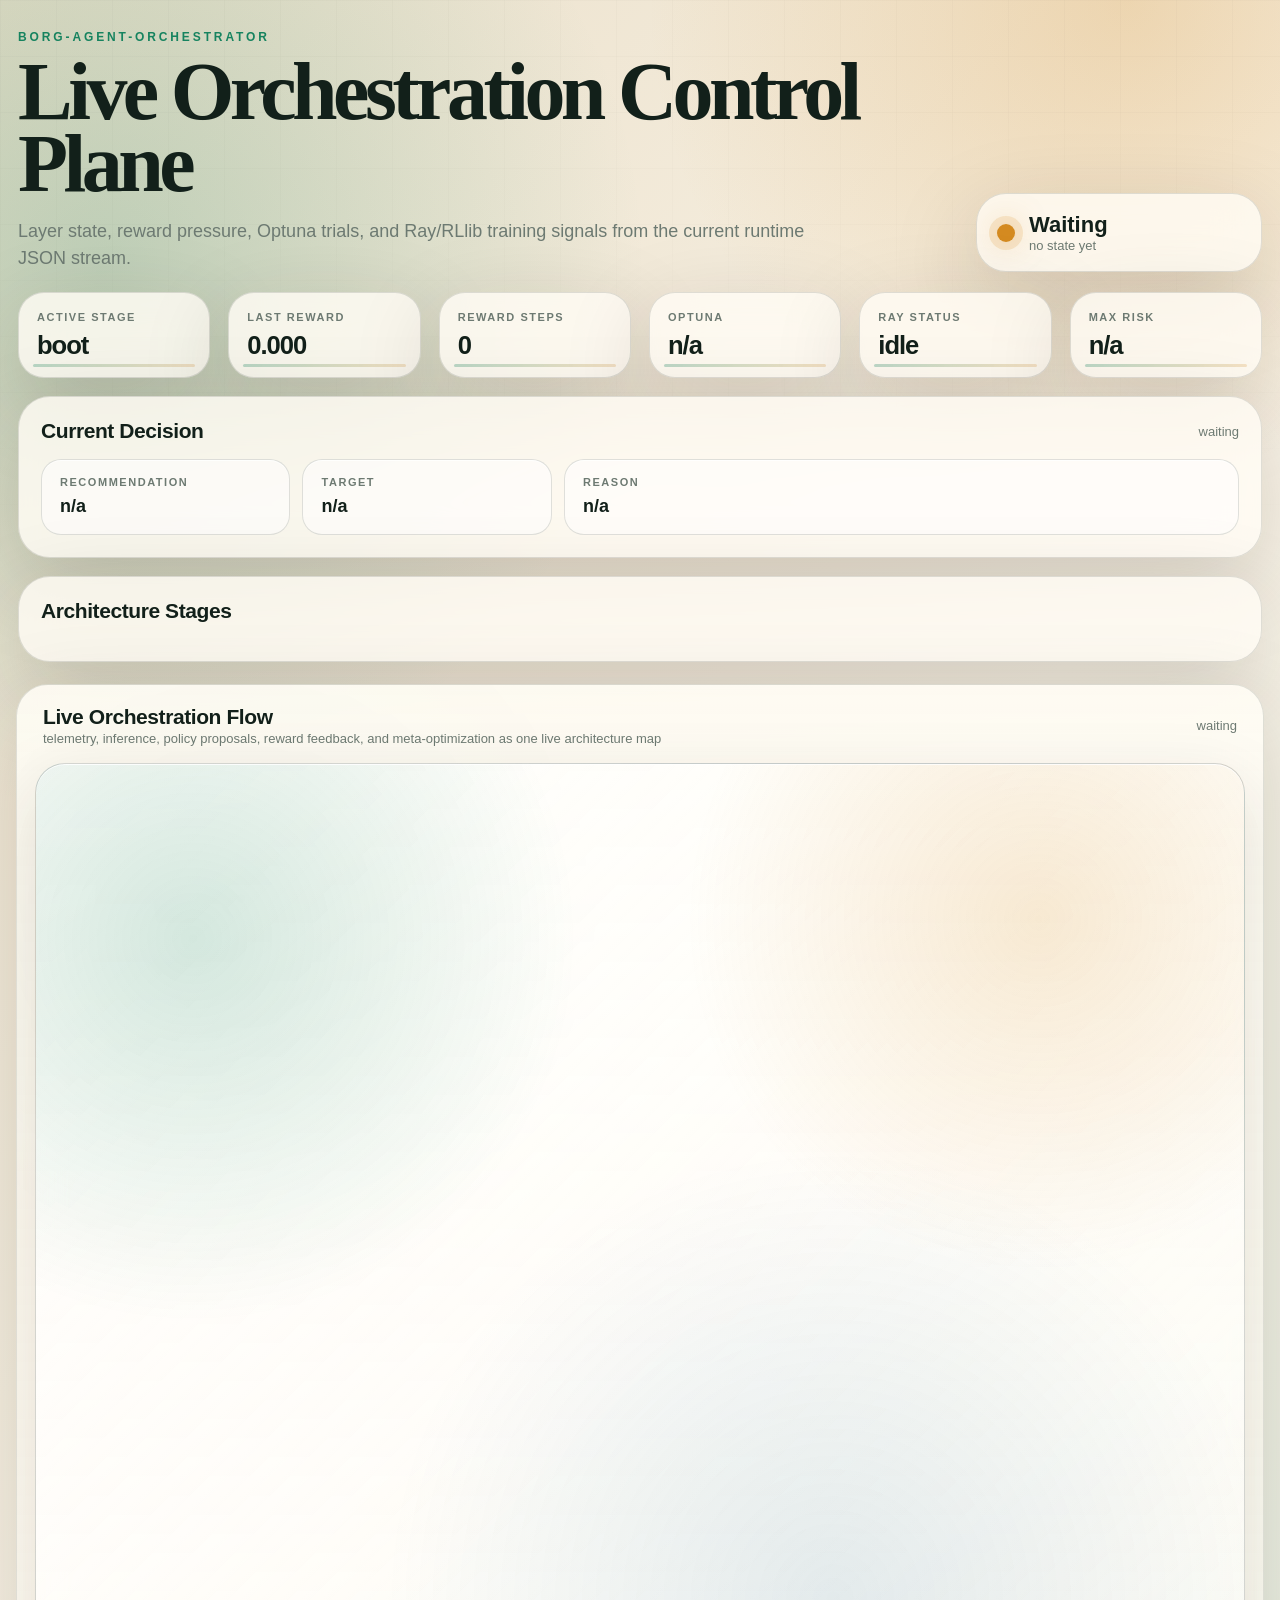
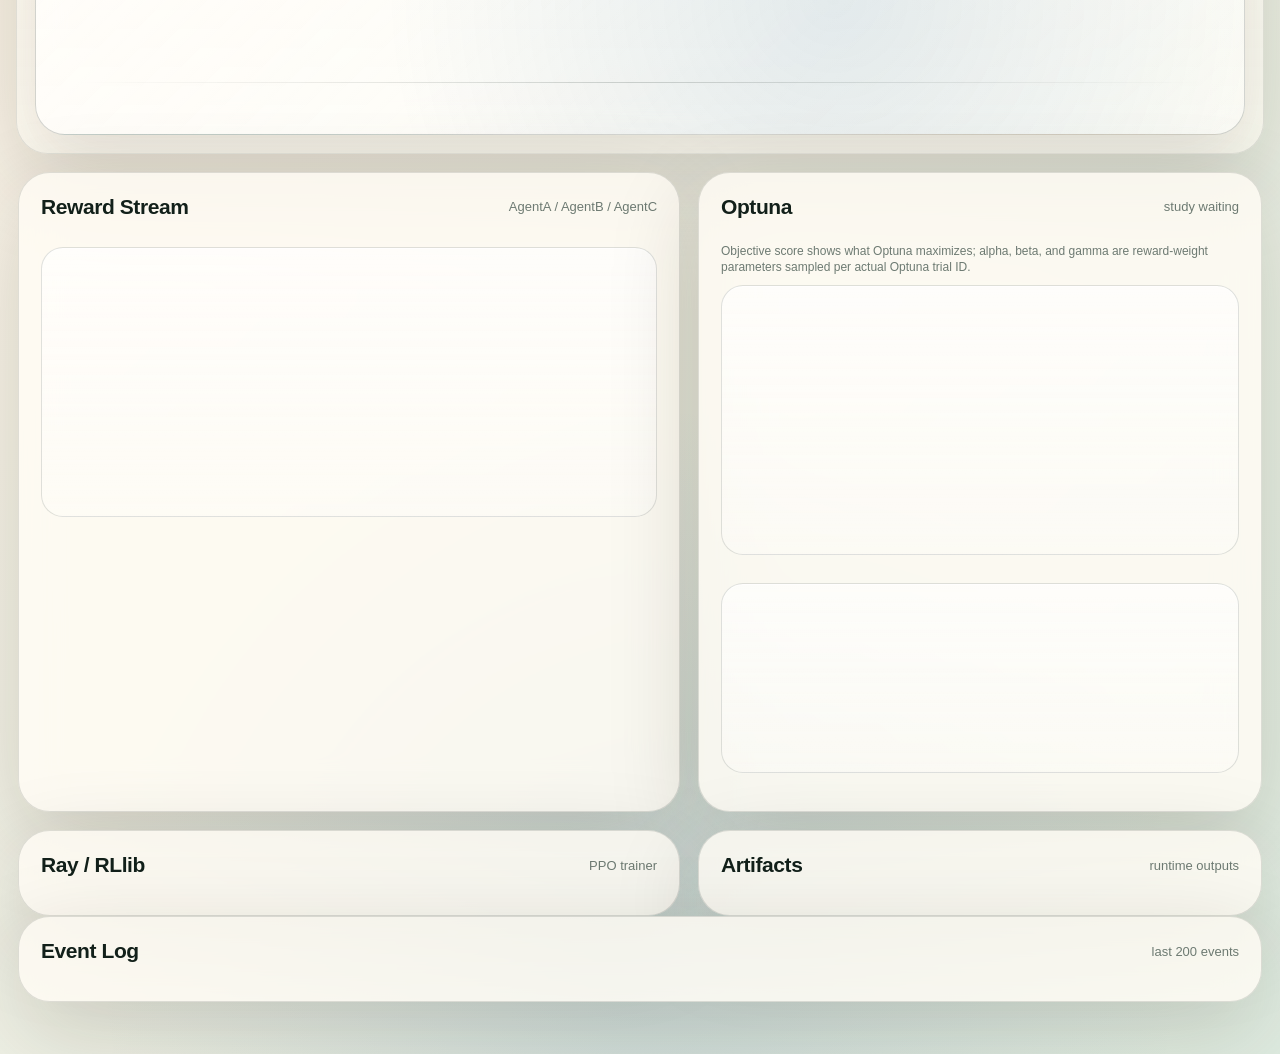
==== commit 94f4b51d: "Use real trial ids on Optuna charts" ====
--- a/orchestrator_stack/dashboard/index.html
+++ b/orchestrator_stack/dashboard/index.html
@@ -4,7 +4,7 @@
   <meta charset="utf-8" />
   <meta name="viewport" content="width=device-width, initial-scale=1" />
   <title>Borg Orchestrator Live</title>
-  <link rel="stylesheet" href="styles.css?v=202605052045" />
+  <link rel="stylesheet" href="styles.css?v=202605051255" />
 </head>
 <body>
   <main class="shell">
@@ -77,7 +77,7 @@
       <article class="panel">
         <div class="panel-head"><h2>Optuna</h2><span id="optunaStudy" class="muted">study waiting</span></div>
         <div id="optunaParams" class="params"></div>
-        <p class="chart-note">Objective score shows what Optuna maximizes; alpha, beta, and gamma are reward-weight parameters sampled per trial.</p>
+        <p id="optunaWindow" class="chart-note">Objective score shows what Optuna maximizes; alpha, beta, and gamma are reward-weight parameters sampled per actual Optuna trial ID.</p>
         <canvas id="optunaCanvas" width="900" height="320"></canvas>
         <div id="optunaObjectiveLegend" class="legend"></div>
         <canvas id="optunaParamCanvas" class="small-canvas" width="900" height="220"></canvas>
@@ -101,7 +101,7 @@
       <div id="events" class="events"></div>
     </section>
   </main>
-  <script>window.DASHBOARD_VERSION = "202605052045";</script>
-  <script src="app.js?v=202605052045"></script>
+  <script>window.DASHBOARD_VERSION = "202605051255";</script>
+  <script src="app.js?v=202605051255"></script>
 </body>
 </html>
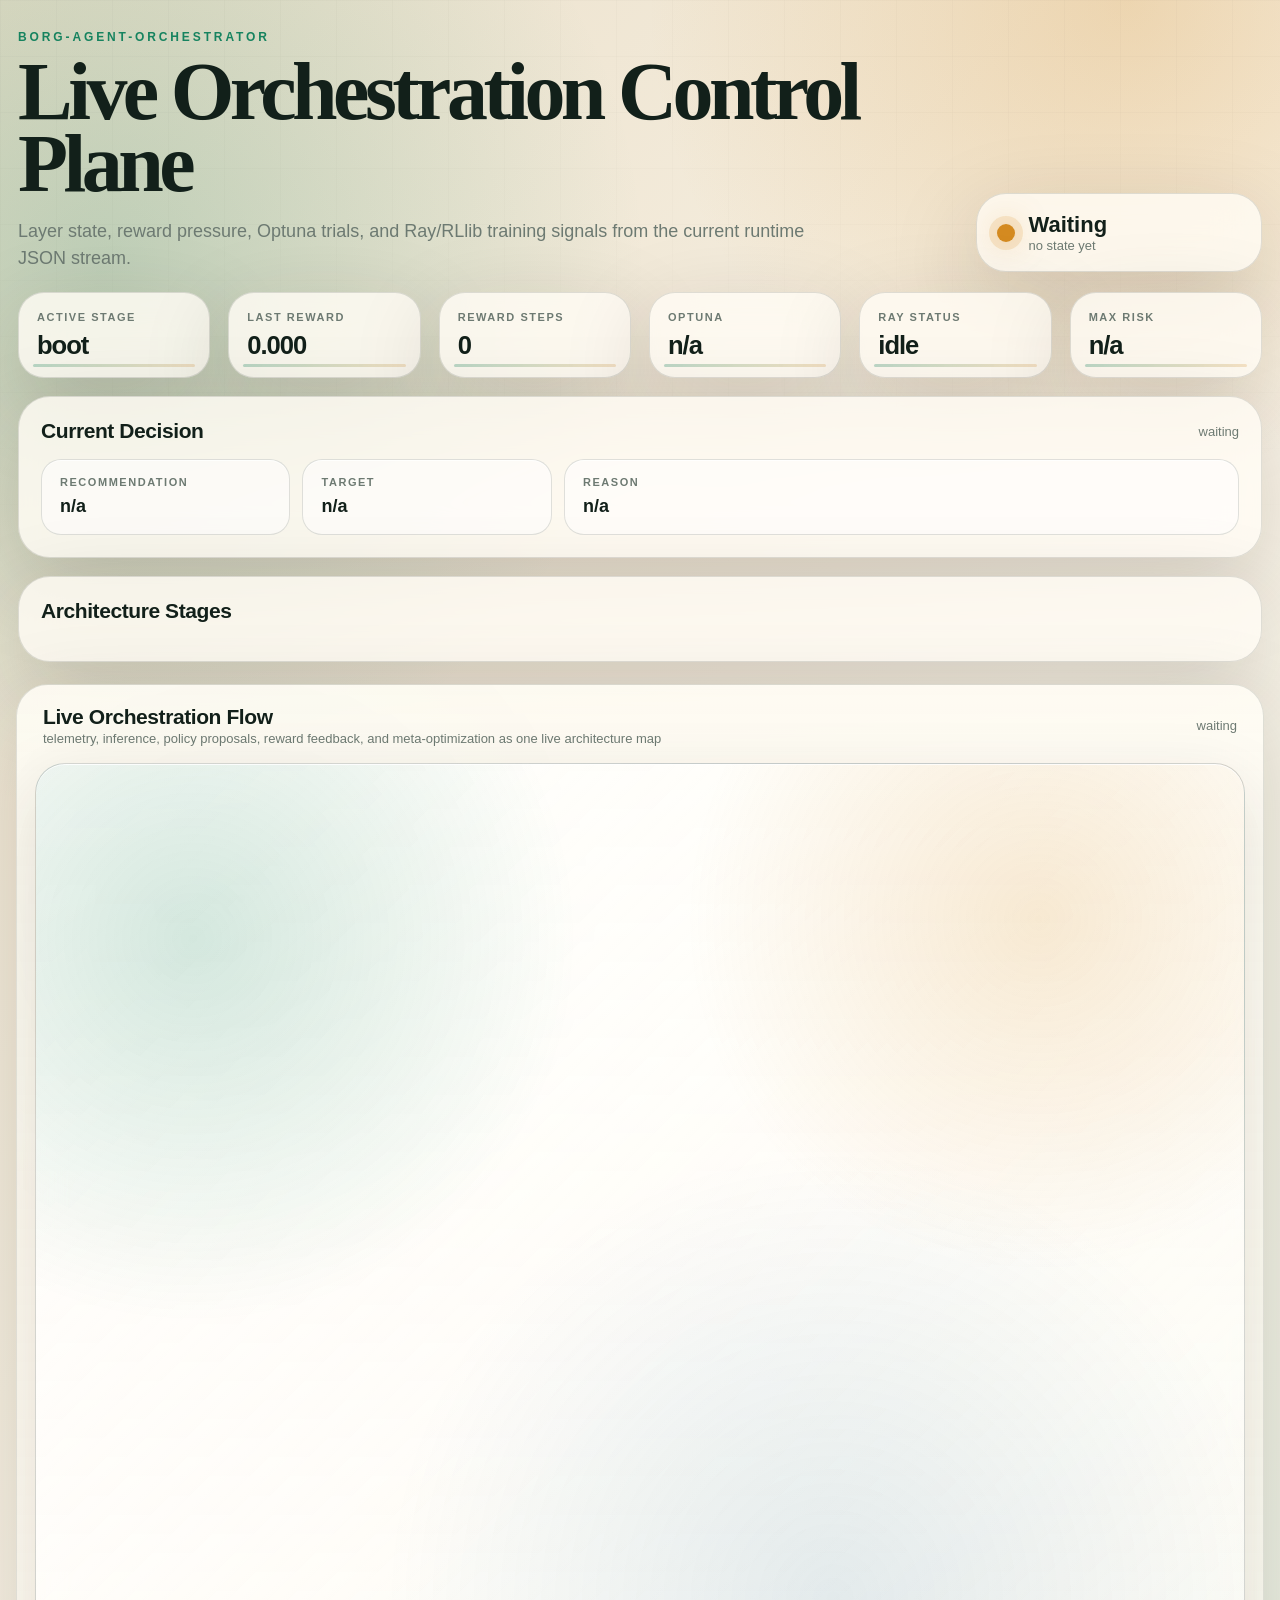
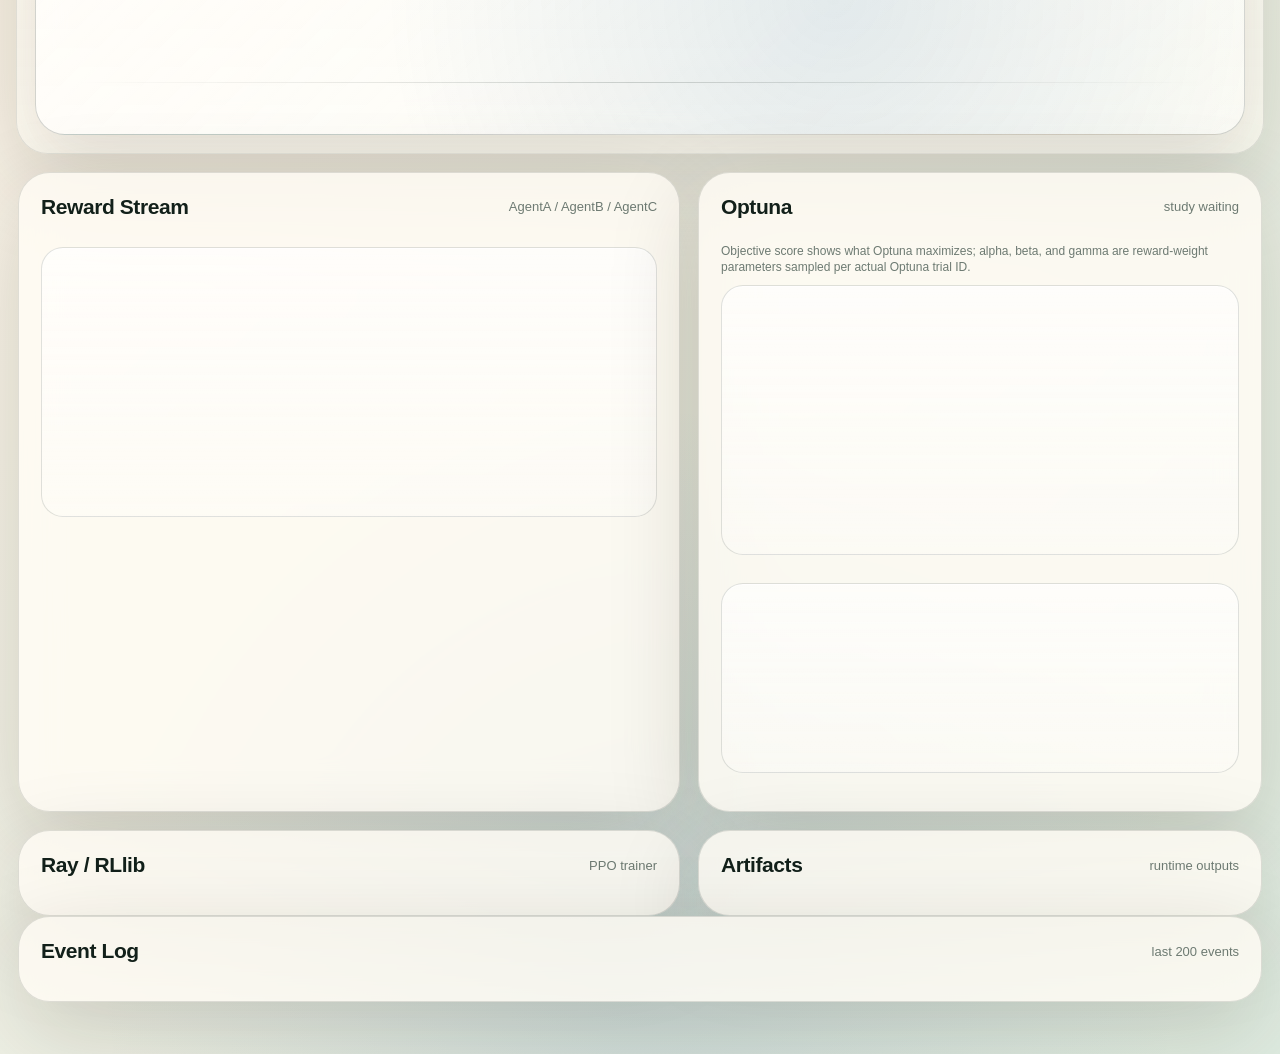
==== commit 114ce6c5: "Label specific live action subtypes" ====
--- a/orchestrator_stack/dashboard/index.html
+++ b/orchestrator_stack/dashboard/index.html
@@ -4,7 +4,7 @@
   <meta charset="utf-8" />
   <meta name="viewport" content="width=device-width, initial-scale=1" />
   <title>Borg Orchestrator Live</title>
-  <link rel="stylesheet" href="styles.css?v=202605051255" />
+  <link rel="stylesheet" href="styles.css?v=202605051315" />
 </head>
 <body>
   <main class="shell">
@@ -101,7 +101,7 @@
       <div id="events" class="events"></div>
     </section>
   </main>
-  <script>window.DASHBOARD_VERSION = "202605051255";</script>
-  <script src="app.js?v=202605051255"></script>
+  <script>window.DASHBOARD_VERSION = "202605051315";</script>
+  <script src="app.js?v=202605051315"></script>
 </body>
 </html>
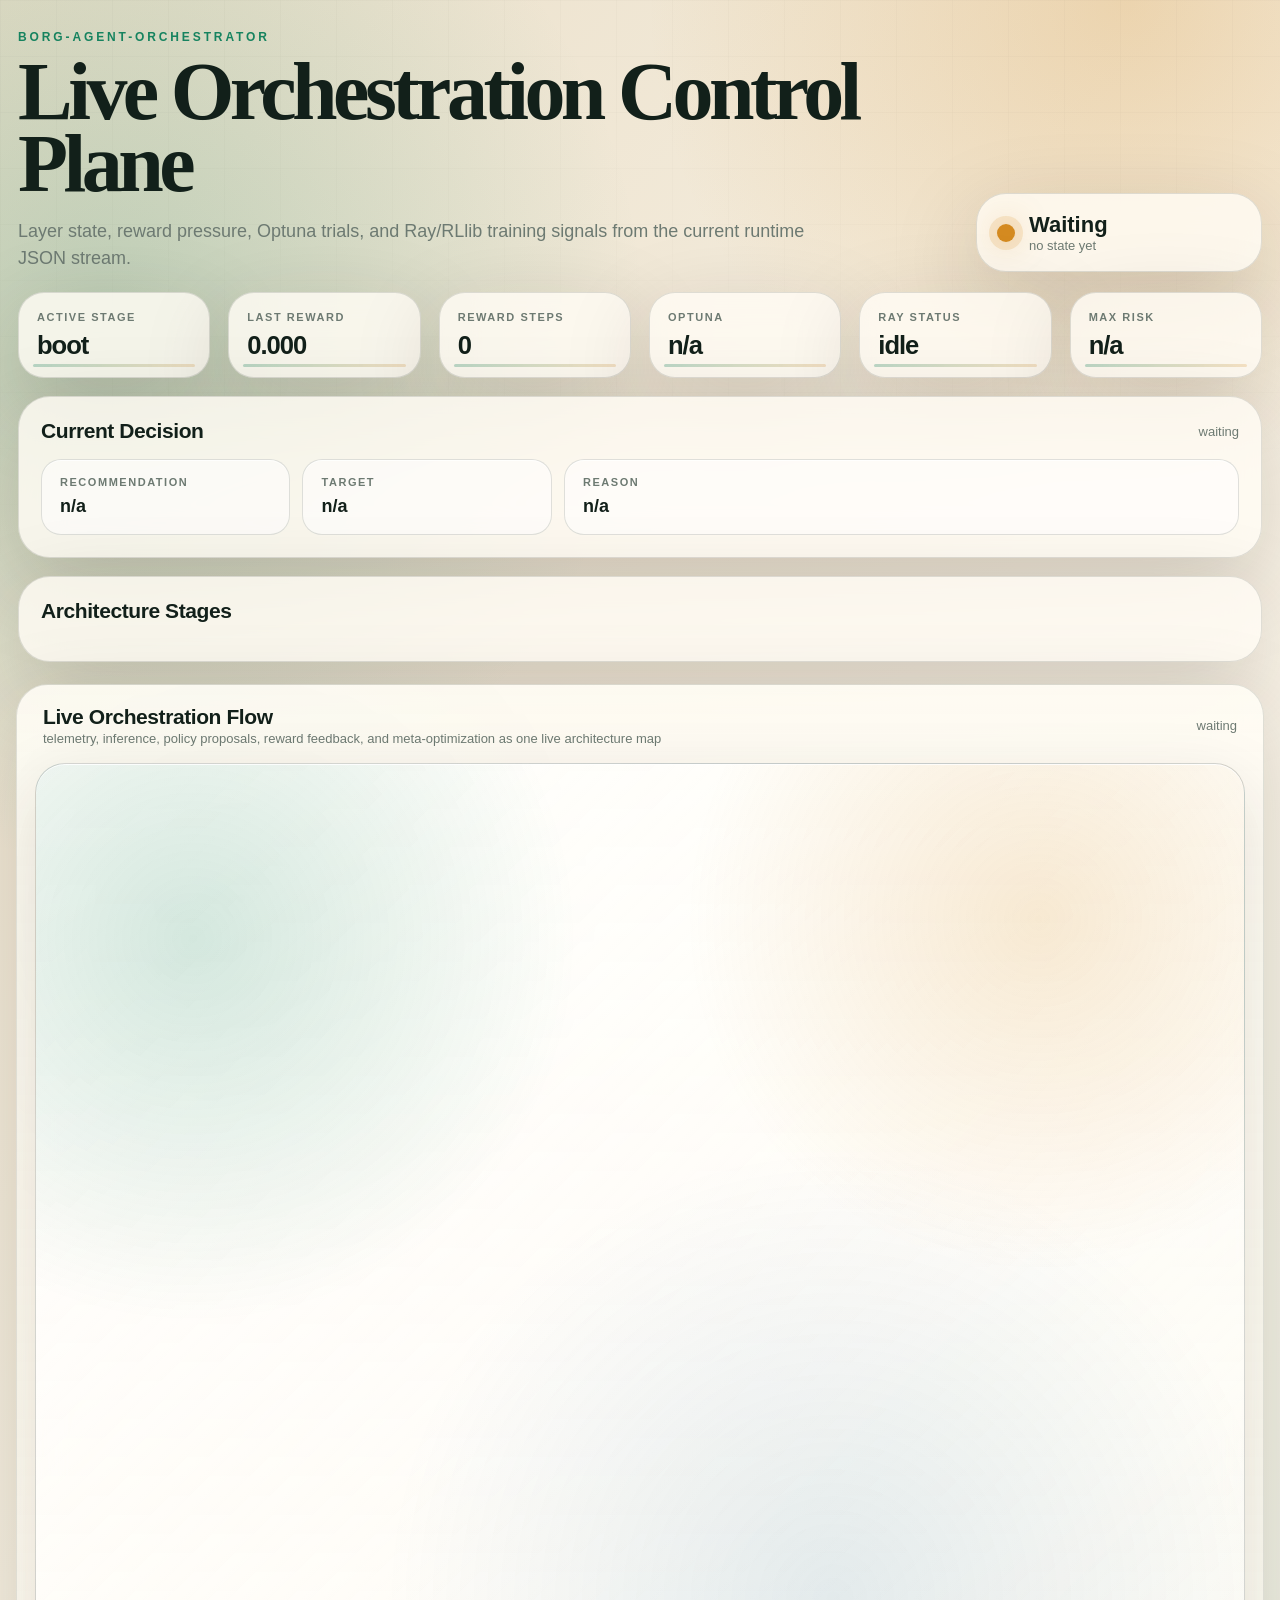
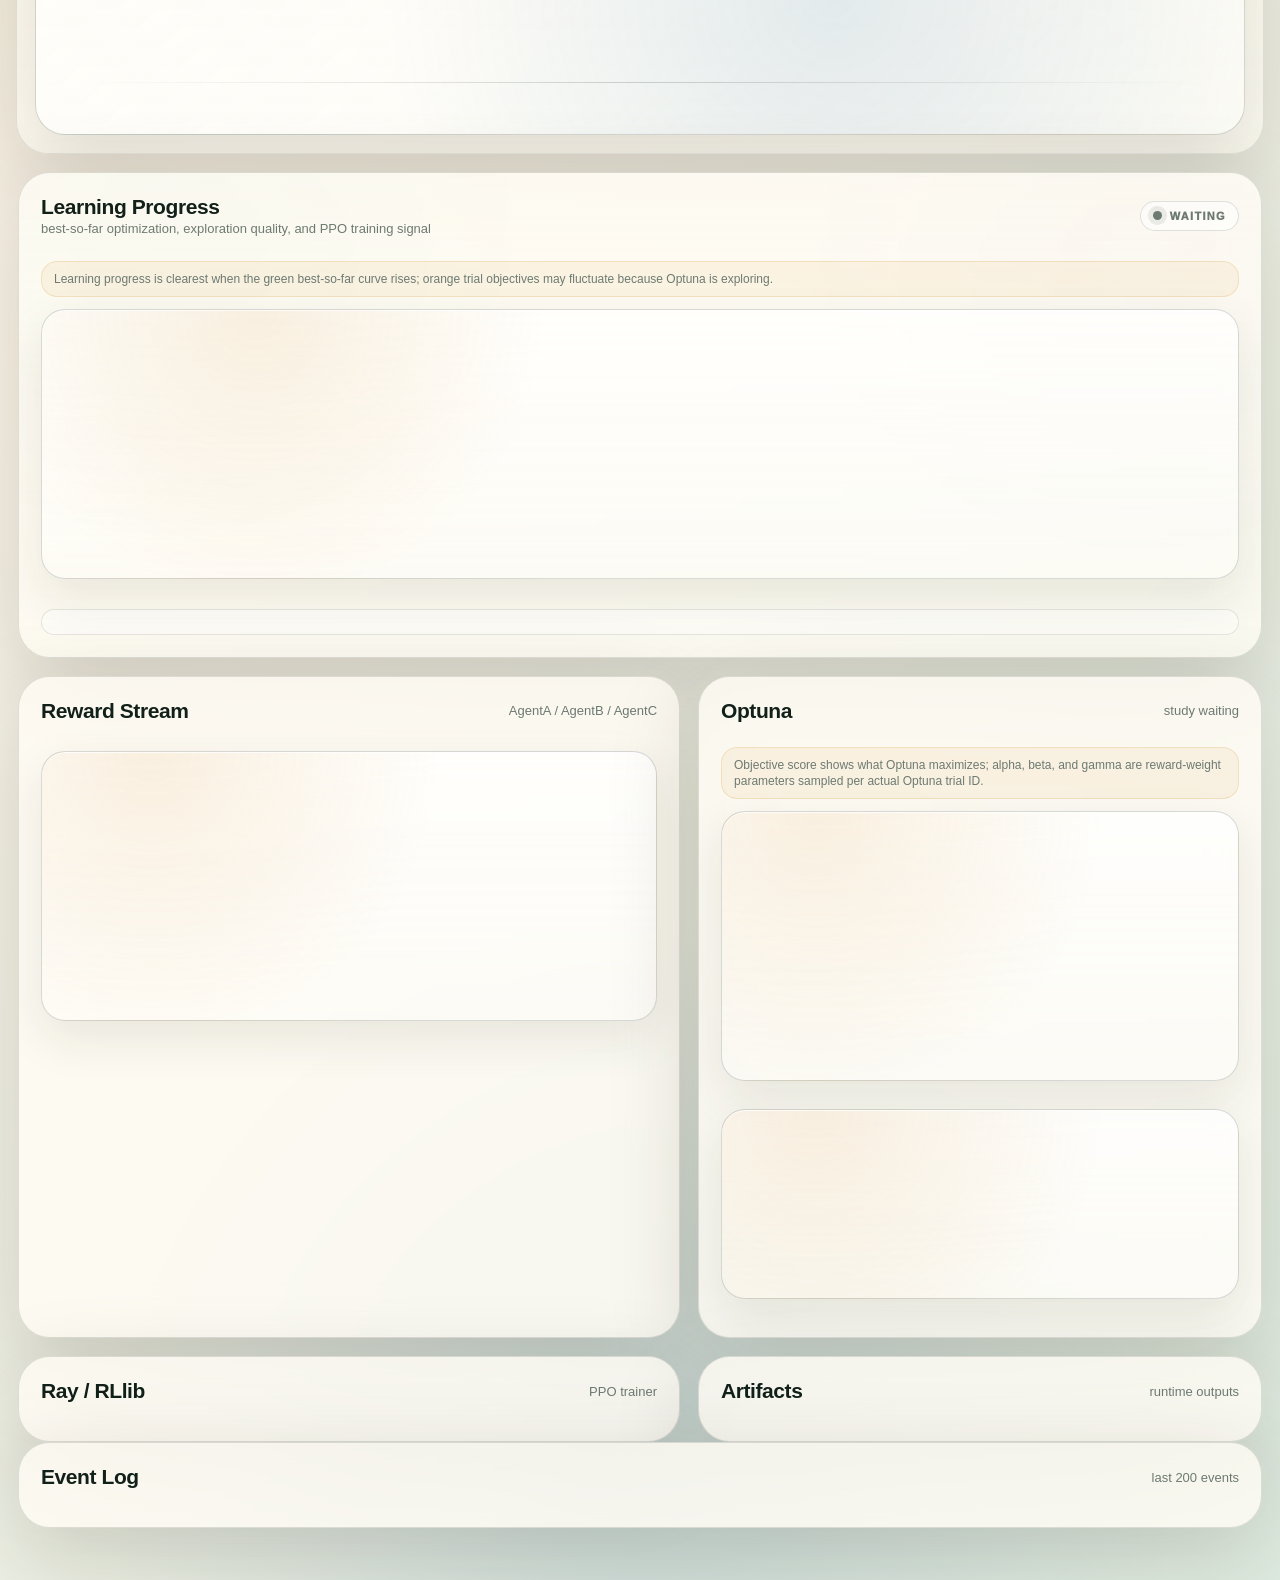
==== commit 79e53979: "Add learning progress dashboard panel" ====
--- a/orchestrator_stack/dashboard/index.html
+++ b/orchestrator_stack/dashboard/index.html
@@ -4,7 +4,7 @@
   <meta charset="utf-8" />
   <meta name="viewport" content="width=device-width, initial-scale=1" />
   <title>Borg Orchestrator Live</title>
-  <link rel="stylesheet" href="styles.css?v=202605051315" />
+  <link rel="stylesheet" href="styles.css?v=202605062144" />
 </head>
 <body>
   <main class="shell">
@@ -67,6 +67,21 @@
       </div>
     </section>
 
+    <section class="panel learning-panel">
+      <div class="panel-head">
+        <div>
+          <h2>Learning Progress</h2>
+          <span class="muted">best-so-far optimization, exploration quality, and PPO training signal</span>
+        </div>
+        <span id="learningStatus" class="learning-status waiting">waiting</span>
+      </div>
+      <div id="learningStats" class="learning-stats"></div>
+      <p id="learningNote" class="chart-note">Learning progress is clearest when the green best-so-far curve rises; orange trial objectives may fluctuate because Optuna is exploring.</p>
+      <canvas id="learningCanvas" width="1400" height="340"></canvas>
+      <div id="learningLegend" class="legend"></div>
+      <div id="learningRail" class="learning-rail"></div>
+    </section>
+
     <section class="grid two">
       <article class="panel">
         <div class="panel-head"><h2>Reward Stream</h2><span class="muted">AgentA / AgentB / AgentC</span></div>
@@ -101,7 +116,7 @@
       <div id="events" class="events"></div>
     </section>
   </main>
-  <script>window.DASHBOARD_VERSION = "202605051315";</script>
-  <script src="app.js?v=202605051315"></script>
+  <script>window.DASHBOARD_VERSION = "202605062144";</script>
+  <script src="app.js?v=202605062144"></script>
 </body>
 </html>
--- a/orchestrator_stack/dashboard/styles.css
+++ b/orchestrator_stack/dashboard/styles.css
@@ -334,12 +334,117 @@
 .diagram-event span { display: block; color: var(--muted); font-size: 10px; text-transform: uppercase; letter-spacing: .12em; margin-bottom: 4px; font-weight: 900; }
 .diagram-event strong { display: block; font-size: 14px; margin-bottom: 4px; white-space: nowrap; overflow: hidden; text-overflow: ellipsis; }
 .diagram-event p { margin: 0; color: var(--muted); font-size: 11px; line-height: 1.28; display: -webkit-box; -webkit-line-clamp: 2; -webkit-box-orient: vertical; overflow: hidden; }
-canvas { width: 100%; height: 270px; border-radius: 22px; background: linear-gradient(180deg, rgba(255,255,255,.66), rgba(255,255,255,.26)); border: 1px solid var(--line); box-shadow: inset 0 1px 0 rgba(255,255,255,.7); }
+.learning-panel {
+  margin-top: 18px;
+  background:
+    linear-gradient(180deg, rgba(255,252,244,.90), rgba(255,252,244,.72)),
+    radial-gradient(circle at 12% 0%, rgba(22,131,95,.16), transparent 24rem),
+    radial-gradient(circle at 90% 10%, rgba(116,95,159,.14), transparent 22rem);
+}
+.learning-status {
+  display: inline-flex;
+  align-items: center;
+  gap: 8px;
+  padding: 8px 12px;
+  border-radius: 999px;
+  color: var(--muted);
+  background: rgba(255,255,255,.58);
+  border: 1px solid var(--line);
+  text-transform: uppercase;
+  letter-spacing: .12em;
+  font-size: 11px;
+  font-weight: 950;
+}
+.learning-status:before { content: ""; width: 9px; height: 9px; border-radius: 50%; background: var(--amber); box-shadow: 0 0 0 5px rgba(212,138,32,.12); }
+.learning-status.improving:before { background: var(--green); box-shadow: 0 0 0 5px rgba(22,131,95,.13), 0 0 18px rgba(22,131,95,.42); }
+.learning-status.plateau:before { background: var(--red); box-shadow: 0 0 0 5px rgba(180,70,52,.12); }
+.learning-status.waiting:before { background: var(--muted); box-shadow: 0 0 0 5px rgba(18,32,26,.08); }
+.learning-stats {
+  display: grid;
+  grid-template-columns: repeat(5, minmax(0, 1fr));
+  gap: 10px;
+  margin-bottom: 12px;
+}
+.learning-stats div {
+  min-width: 0;
+  padding: 13px 14px;
+  border-radius: 18px;
+  background: linear-gradient(180deg, rgba(255,255,255,.76), rgba(255,252,244,.52));
+  border: 1px solid var(--line);
+  box-shadow: inset 0 1px 0 rgba(255,255,255,.72);
+}
+.learning-stats b {
+  display: block;
+  color: var(--muted);
+  font-size: 10px;
+  text-transform: uppercase;
+  letter-spacing: .13em;
+  margin-bottom: 7px;
+}
+.learning-stats strong {
+  display: block;
+  font-size: clamp(20px, 2vw, 30px);
+  line-height: 1.05;
+  letter-spacing: -.04em;
+  overflow-wrap: anywhere;
+}
+.learning-rail {
+  display: flex;
+  flex-wrap: wrap;
+  gap: 7px;
+  margin-top: 14px;
+  padding: 12px;
+  border-radius: 20px;
+  background: rgba(255,255,255,.36);
+  border: 1px solid rgba(18,32,26,.10);
+}
+.learning-rail span {
+  display: inline-grid;
+  gap: 2px;
+  min-width: 58px;
+  padding: 7px 9px;
+  border-radius: 15px;
+  color: var(--muted);
+  background: rgba(255,255,255,.58);
+  border: 1px solid rgba(18,32,26,.10);
+}
+.learning-rail span.improved {
+  color: var(--green);
+  border-color: rgba(22,131,95,.32);
+  background: rgba(22,131,95,.08);
+}
+.learning-rail span.best {
+  color: var(--ink);
+  border-color: rgba(22,131,95,.50);
+  box-shadow: 0 0 0 3px rgba(22,131,95,.12);
+}
+.learning-rail b { font-size: 10px; letter-spacing: .09em; text-transform: uppercase; }
+.learning-rail em { font-style: normal; font-size: 10px; }
+canvas {
+  width: 100%;
+  height: 270px;
+  border-radius: 24px;
+  background:
+    radial-gradient(circle at 18% 0%, rgba(212,138,32,.13), transparent 18rem),
+    linear-gradient(180deg, rgba(255,255,255,.76), rgba(255,255,255,.30));
+  border: 1px solid rgba(18,32,26,.16);
+  box-shadow: inset 0 1px 0 rgba(255,255,255,.78), 0 18px 48px rgba(38,30,12,.09);
+}
 .small-canvas { height: 190px; margin-top: 12px; }
-.chart-note { margin: -4px 0 10px; color: var(--muted); font-size: 12px; line-height: 1.35; }
+.chart-note {
+  margin: -4px 0 12px;
+  color: var(--muted);
+  font-size: 12px;
+  line-height: 1.35;
+  padding: 9px 12px;
+  border-radius: 16px;
+  background: rgba(212,138,32,.08);
+  border: 1px solid rgba(212,138,32,.18);
+}
 .legend { display: flex; gap: 14px; flex-wrap: wrap; margin-top: 12px; color: var(--muted); font-size: 13px; }
 .params { display: grid; grid-template-columns: repeat(3, minmax(0, 1fr)); gap: 8px; margin-bottom: 12px; }
 .params div, .ray-body div, .artifacts a { padding: 11px 12px; border-radius: 15px; background: rgba(255,255,255,.58); border: 1px solid var(--line); box-shadow: inset 0 1px 0 rgba(255,255,255,.65); }
+.params div { background: linear-gradient(180deg, rgba(255,255,255,.78), rgba(255,252,244,.56)); }
 .ray-body { display: grid; gap: 10px; }
 .artifacts { display: grid; gap: 10px; max-height: 270px; overflow: auto; }
 .artifacts a { color: var(--ink); text-decoration: none; display: block; }
@@ -350,12 +455,12 @@
 @keyframes dashMove { to { stroke-dashoffset: -34; } }
 @keyframes nodePulse { 0%, 100% { box-shadow: 0 20px 54px rgba(38,30,12,.15), inset 0 1px 0 rgba(255,255,255,.86); transform: scale(1); } 50% { box-shadow: 0 24px 70px rgba(22,131,95,.27), inset 0 1px 0 rgba(255,255,255,.9); transform: scale(1.018); } }
 @keyframes eventRailIn { from { opacity: 0; transform: translateY(10px) scale(.98); } to { opacity: 1; transform: translateY(0) scale(1); } }
-@media (max-width: 1180px) { .metrics { grid-template-columns: repeat(4, minmax(0, 1fr)); } .stages { grid-template-columns: repeat(3, minmax(0, 1fr)); } .diagram-event-rail { grid-template-columns: repeat(3, minmax(0, 1fr)); } .diagram-event:nth-child(n+4) { display: none; } }
+@media (max-width: 1180px) { .metrics { grid-template-columns: repeat(4, minmax(0, 1fr)); } .stages { grid-template-columns: repeat(3, minmax(0, 1fr)); } .learning-stats { grid-template-columns: repeat(3, minmax(0, 1fr)); } .diagram-event-rail { grid-template-columns: repeat(3, minmax(0, 1fr)); } .diagram-event:nth-child(n+4) { display: none; } }
 @media (max-width: 760px) {
   .shell { width: min(100vw - 24px, 720px); padding-top: 22px; }
   .hero { grid-template-columns: 1fr; align-items: stretch; }
   .status-card { min-width: 0; }
-  .metrics, .two, .stages, .decision-grid { grid-template-columns: 1fr; }
+  .metrics, .two, .stages, .decision-grid, .learning-stats { grid-template-columns: 1fr; }
   .flow-panel { margin-left: 0; margin-right: 0; padding: 14px; }
   .flow-shell { min-height: 760px; overflow: auto; grid-template-rows: auto auto auto; }
   .flow-diagram { min-width: 1180px; min-height: 760px; }
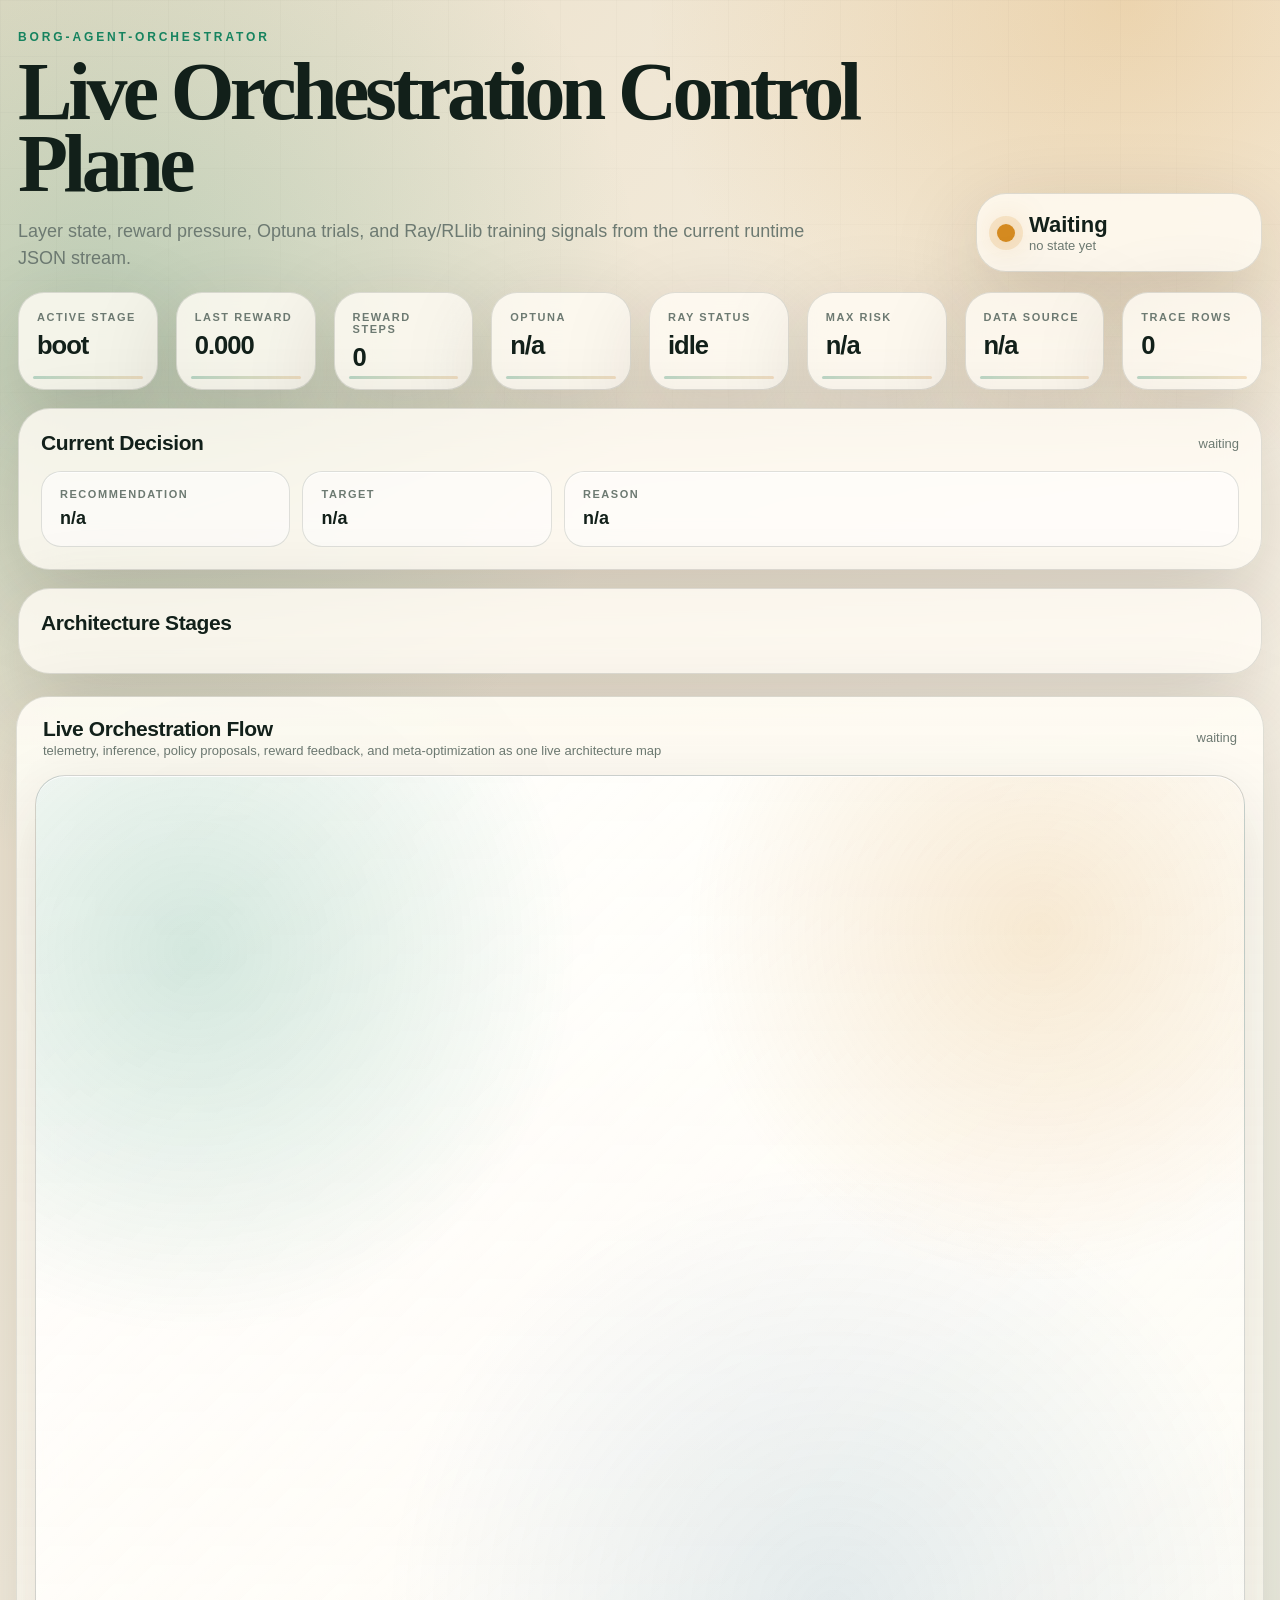
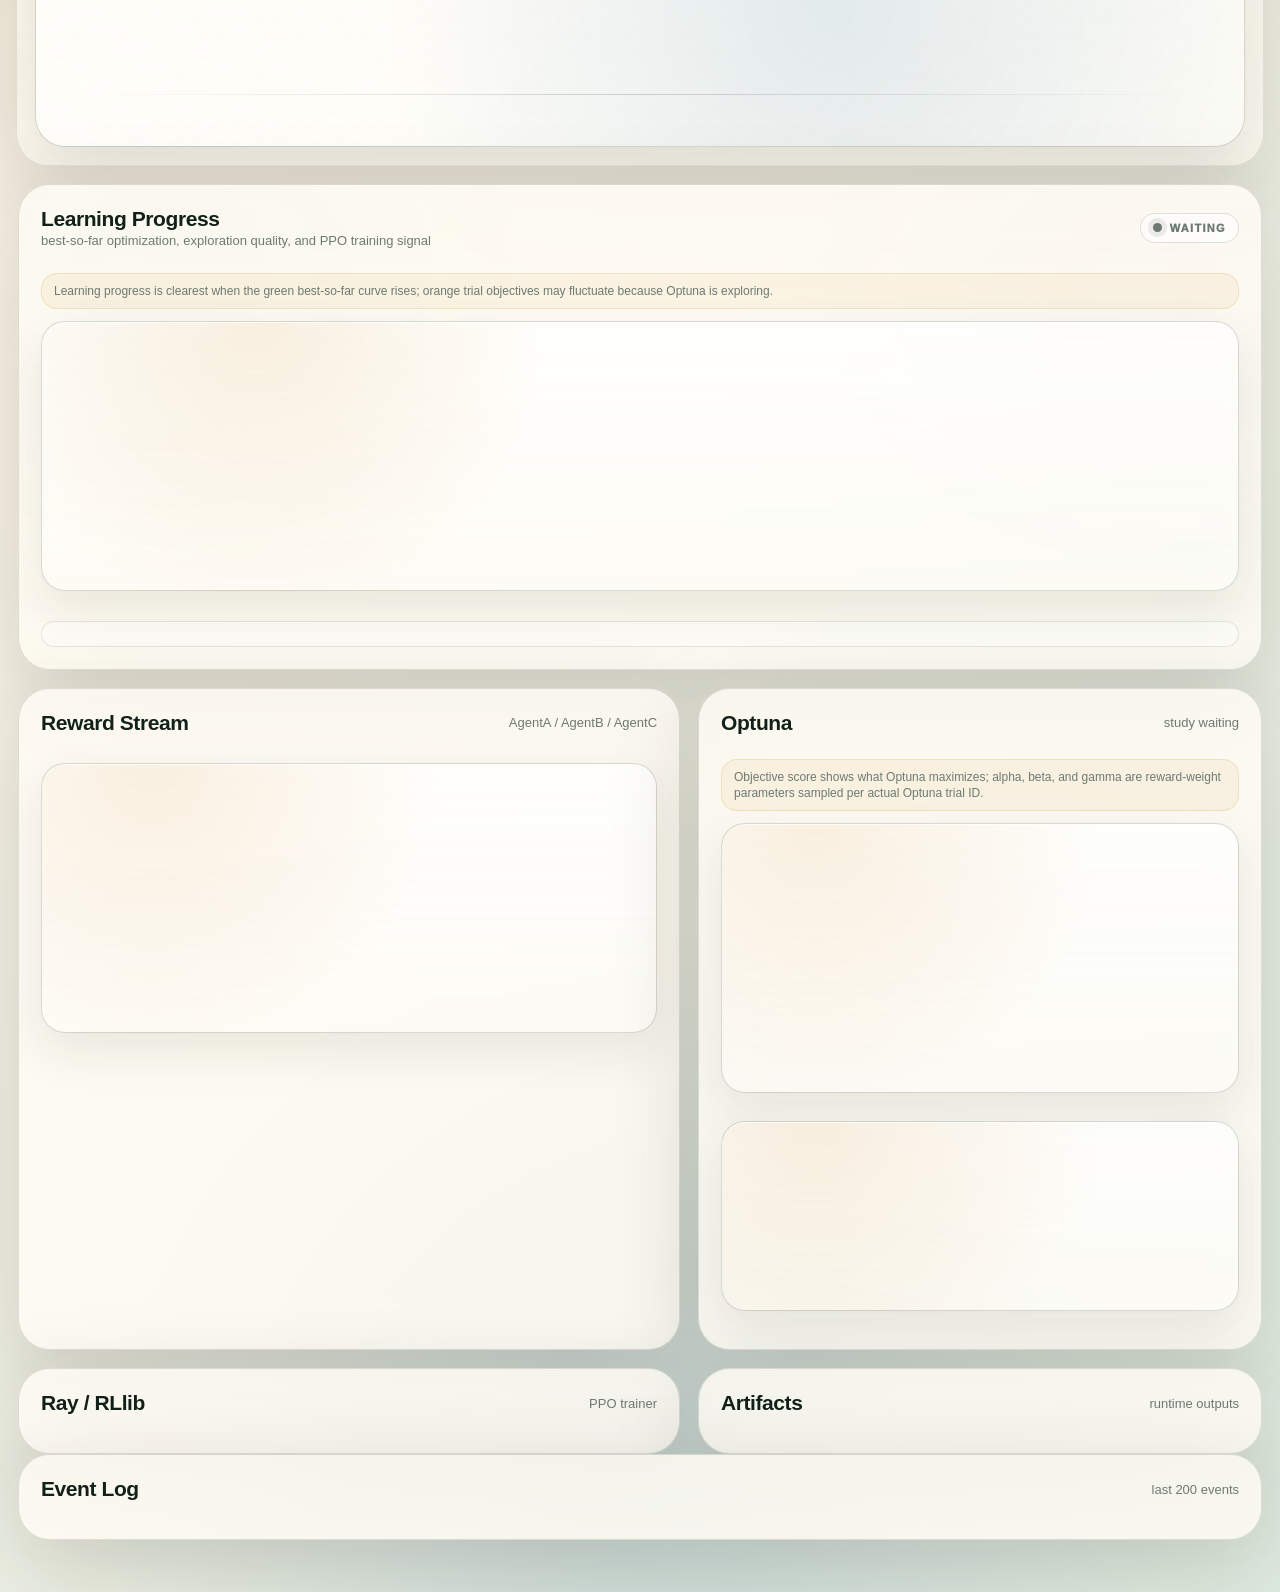
==== commit 69f6ca35: "Add dashboard data source metrics" ====
--- a/orchestrator_stack/dashboard/index.html
+++ b/orchestrator_stack/dashboard/index.html
@@ -4,7 +4,7 @@
   <meta charset="utf-8" />
   <meta name="viewport" content="width=device-width, initial-scale=1" />
   <title>Borg Orchestrator Live</title>
-  <link rel="stylesheet" href="styles.css?v=202605062144" />
+  <link rel="stylesheet" href="styles.css?v=202605111710" />
 </head>
 <body>
   <main class="shell">
@@ -30,6 +30,8 @@
       <article><span>Optuna</span><strong id="optunaBest">n/a</strong></article>
       <article><span>Ray Status</span><strong id="rayStatus">idle</strong></article>
       <article><span>Max Risk</span><strong id="maxRisk">n/a</strong></article>
+      <article><span>Data Source</span><strong id="dataSource">n/a</strong></article>
+      <article><span>Trace Rows</span><strong id="traceRows">0</strong></article>
     </section>
 
     <section class="panel decision-panel">
@@ -116,7 +118,7 @@
       <div id="events" class="events"></div>
     </section>
   </main>
-  <script>window.DASHBOARD_VERSION = "202605062144";</script>
-  <script src="app.js?v=202605062144"></script>
+  <script>window.DASHBOARD_VERSION = "202605111710";</script>
+  <script src="app.js?v=202605111710"></script>
 </body>
 </html>
--- a/orchestrator_stack/dashboard/styles.css
+++ b/orchestrator_stack/dashboard/styles.css
@@ -58,7 +58,7 @@
 .status-text { font-size: 22px; font-weight: 900; text-transform: capitalize; }
 .muted { color: var(--muted); font-size: 13px; }
 .grid { display: grid; gap: 18px; }
-.metrics { grid-template-columns: repeat(6, minmax(0, 1fr)); margin-bottom: 18px; }
+.metrics { grid-template-columns: repeat(8, minmax(0, 1fr)); margin-bottom: 18px; }
 .metrics article { border-radius: 26px; padding: 18px; position: relative; overflow: hidden; }
 .metrics article:after { content: ""; position: absolute; inset: auto 14px 10px 14px; height: 3px; border-radius: 999px; background: linear-gradient(90deg, var(--green), rgba(212,138,32,.75)); opacity: .28; }
 .metrics span, .decision-grid span { display: block; color: var(--muted); font-size: 11px; text-transform: uppercase; letter-spacing: .14em; font-weight: 850; }
